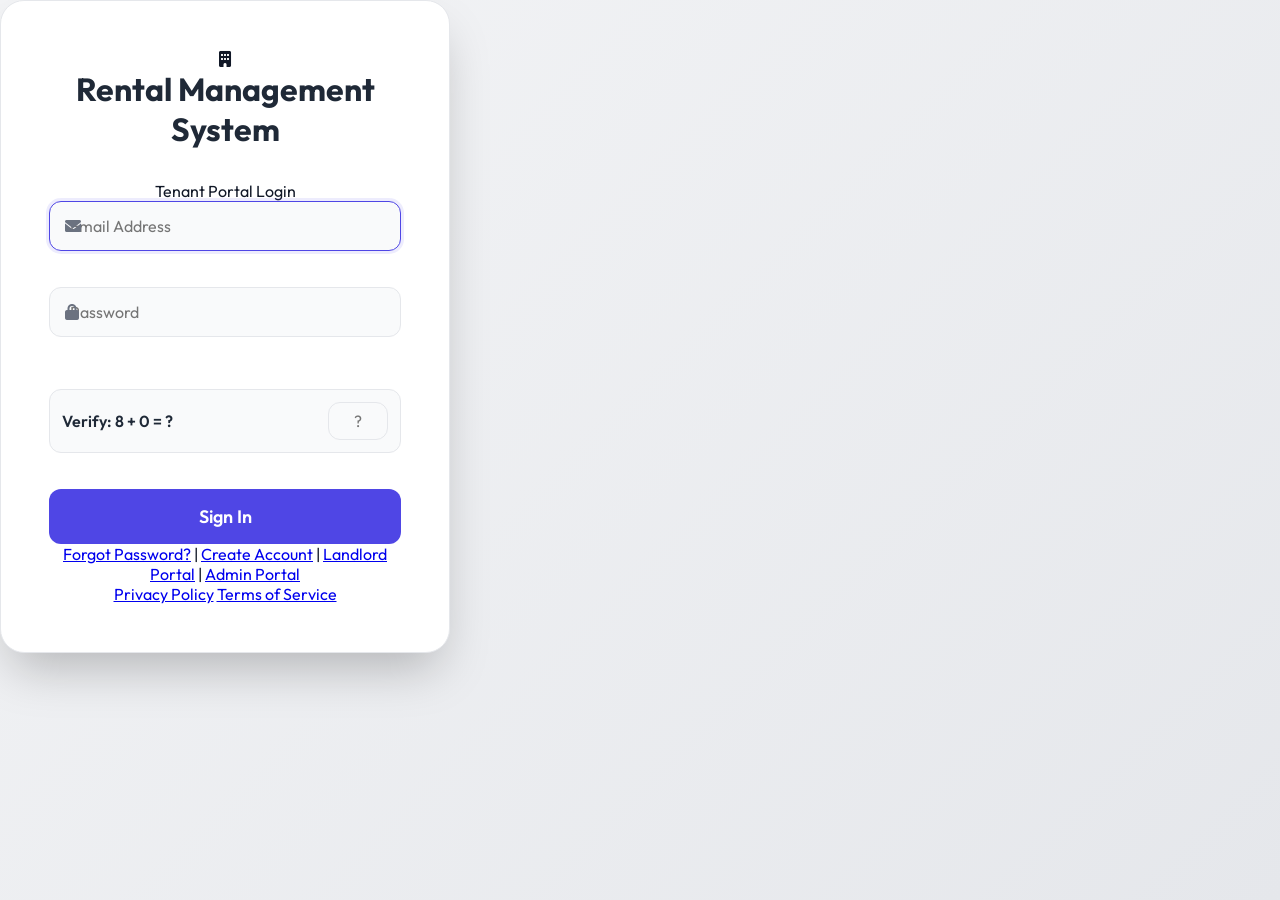
==== frontend/index.html @ 97fc5948 "Tried to debug authentication errors and recaptcha" ====
<!DOCTYPE html>
<html lang="en">

<head>
    <meta charset="UTF-8">
    <meta name="viewport" content="width=device-width, initial-scale=1.0">
    <title>RMS | Tenant Portal</title>
    <link rel="stylesheet" href="style.css">
    <link href="https://fonts.googleapis.com/css2?family=Outfit:wght@300;400;600;700&display=swap" rel="stylesheet">
    <link rel="stylesheet" href="https://cdnjs.cloudflare.com/ajax/libs/font-awesome/6.0.0/css/all.min.css">
</head>

<body oncontextmenu="return false;">
    <div id="auth-check" style="display: none;">
        <div class="app-container">
            <aside class="sidebar">
                <div class="logo">
                    <i class="fas fa-building"></i>
                    <span>RMS Tenant</span>
                </div>
                <nav>
                    <a href="#" class="active" onclick="showView('home')">
                        <i class="fas fa-home"></i> Dashboard
                    </a>
                    <a href="#" onclick="showView('property')">
                        <i class="fas fa-building"></i> My Property
                    </a>
                    <a href="#" onclick="showView('payments')">
                        <i class="fas fa-wallet"></i> Payments
                    </a>
                    <a href="#" onclick="showView('maintenance')">
                        <i class="fas fa-tools"></i> Maintenance
                    </a>
                    <a href="#" onclick="showView('notifications')">
                        <i class="fas fa-bell"></i> Notifications
                        <span id="notif-badge" class="badge" style="display:none;">0</span>
                    </a>
                    <a href="#" onclick="showView('documents')">
                        <i class="fas fa-file-alt"></i> Documents
                    </a>
                    <a href="#" onclick="showView('feedback')">
                        <i class="fas fa-comment-alt"></i> Complaints
                    </a>
                    <a href="#" onclick="showView('settings')">
                        <i class="fas fa-cog"></i> Settings
                    </a>
                </nav>
                <div class="logout-btn">
                    <button onclick="logout()" class="btn-text">
                        <i class="fas fa-sign-out-alt"></i> Logout
                    </button>
                </div>
            </aside>

            <main class="main-content">
                <header class="top-nav">
                    <div class="user-info">
                        <span id="user-display">Loading...</span>
                    </div>
                    <div class="header-actions">
                        <button onclick="refreshData()" class="icon-btn" title="Refresh">
                            <i class="fas fa-sync-alt"></i>
                        </button>
                        <div class="theme-toggle" onclick="toggleTheme()">
                            <i class="fas fa-moon"></i>
                        </div>
                    </div>
                </header>

                <div class="content-body">
                    <!-- Dashboard View -->
                    <section id="home" class="content-view active">
                        <div class="welcome-section">
                            <h2 id="welcome-message">Welcome back!</h2>
                            <p id="current-date"></p>
                        </div>
                        
                        <div class="stats-grid">
                            <div class="stat-card">
                                <div class="stat-icon">
                                    <i class="fas fa-credit-card"></i>
                                </div>
                                <div class="stat-info">
                                    <span class="stat-label">Monthly Rent</span>
                                    <h3 id="monthly-rent">Ksh --</h3>
                                </div>
                            </div>
                            <div class="stat-card">
                                <div class="stat-icon">
                                    <i class="fas fa-exclamation-triangle"></i>
                                </div>
                                <div class="stat-info">
                                    <span class="stat-label">Arrears</span>
                                    <h3 id="tenant-arrears" style="color: var(--danger);">Ksh --</h3>
                                </div>
                            </div>
                            <div class="stat-card">
                                <div class="stat-icon">
                                    <i class="fas fa-calendar-check"></i>
                                </div>
                                <div class="stat-info">
                                    <span class="stat-label">Next Payment Due</span>
                                    <h4 id="next-due">--</h4>
                                </div>
                            </div>
                            <div class="stat-card">
                                <div class="stat-icon">
                                    <i class="fas fa-tools"></i>
                                </div>
                                <div class="stat-info">
                                    <span class="stat-label">Maintenance Requests</span>
                                    <h3 id="maintenance-count">0</h3>
                                </div>
                            </div>
                        </div>

                        <div class="recent-section">
                            <h3>Recent Payments</h3>
                            <div id="recent-payments" class="recent-list"></div>
                        </div>
                    </section>

                    <!-- Property View -->
                    <section id="property" class="content-view">
                        <h2><i class="fas fa-building"></i> My Property</h2>
                        <div id="property-details" class="property-card">
                            <div class="loading">Loading property details...</div>
                        </div>
                    </section>

                    <!-- Payments View -->
                    <section id="payments" class="content-view">
                        <h2><i class="fas fa-wallet"></i> Payments</h2>
                        
                        <div class="payment-actions card">
                            <h3>Make a Payment</h3>
                            <div class="payment-methods">
                                <button class="method-btn" onclick="payViaMpesa()">
                                    <i class="fas fa-mobile-alt"></i> M-Pesa
                                </button>
                                <button class="method-btn" onclick="payViaCard()">
                                    <i class="fas fa-credit-card"></i> Card
                                </button>
                                <button class="method-btn" onclick="showQRCode()">
                                    <i class="fas fa-qrcode"></i> Scan QR
                                </button>
                            </div>
                            
                            <div class="manual-mpesa">
                                <p>Already paid? Enter M-Pesa confirmation code:</p>
                                <div class="input-group">
                                    <input type="text" id="mpesa-code" placeholder="e.g., QK82L9X1F2" maxlength="10">
                                    <button onclick="submitMpesaCode()" class="btn-primary">Verify Payment</button>
                                </div>
                            </div>
                        </div>

                        <div class="payment-history card">
                            <h3>Payment History</h3>
                            <div class="table-container">
                                <table class="data-table">
                                    <thead>
                                        <tr>
                                            <th>Date</th>
                                            <th>Amount</th>
                                            <th>Method</th>
                                            <th>Status</th>
                                            <th>Receipt</th>
                                        </tr>
                                    </thead>
                                    <tbody id="payment-history-list">
                                        <tr><td colspan="5" class="text-center">Loading...</td></tr>
                                    </tbody>
                                </table>
                            </div>
                        </div>
                    </section>

                    <!-- Maintenance View -->
                    <section id="maintenance" class="content-view">
                        <h2><i class="fas fa-tools"></i> Maintenance Requests</h2>
                        
                        <button class="btn-primary" onclick="showMaintenanceModal()">
                            <i class="fas fa-plus"></i> New Request
                        </button>

                        <div id="maintenance-list" class="maintenance-list">
                            <div class="loading">Loading maintenance requests...</div>
                        </div>
                    </section>

                    <!-- Notifications View -->
                    <section id="notifications" class="content-view">
                        <h2><i class="fas fa-bell"></i> Notifications</h2>
                        <div class="notification-filters">
                            <button class="filter-btn active" onclick="filterNotifications('all')">All</button>
                            <button class="filter-btn" onclick="filterNotifications('unread')">Unread</button>
                            <button class="filter-btn" onclick="markAllRead()">Mark All Read</button>
                        </div>
                        <div id="notification-list" class="notifications-list"></div>
                    </section>

                    <!-- Documents View -->
                    <section id="documents" class="content-view">
                        <h2><i class="fas fa-file-alt"></i> Documents</h2>
                        <div id="documents-list" class="documents-grid"></div>
                    </section>

                    <!-- Feedback View -->
                    <section id="feedback" class="content-view">
                        <h2><i class="fas fa-comment-alt"></i> Submit Complaint/Feedback</h2>
                        <form id="feedback-form" class="feedback-form card" onsubmit="submitFeedback(event)">
                            <div class="form-group">
                                <label>Subject</label>
                                <input type="text" id="fb-subject" placeholder="Brief subject" required>
                            </div>
                            <div class="form-group">
                                <label>Category</label>
                                <select id="fb-category" required>
                                    <option value="maintenance">Maintenance Issue</option>
                                    <option value="noise">Noise Complaint</option>
                                    <option value="neighbor">Neighbor Issue</option>
                                    <option value="billing">Billing Question</option>
                                    <option value="other">Other</option>
                                </select>
                            </div>
                            <div class="form-group">
                                <label>Message</label>
                                <textarea id="fb-message" rows="5" placeholder="Please describe your issue in detail..." required></textarea>
                            </div>
                            <div class="form-group">
                                <label>Urgency</label>
                                <select id="fb-urgency">
                                    <option value="low">Low</option>
                                    <option value="medium">Medium</option>
                                    <option value="high">High</option>
                                    <option value="urgent">Urgent</option>
                                </select>
                            </div>
                            <button type="submit" class="btn-primary">Submit Complaint</button>
                        </form>
                        
                        <div class="feedback-history card">
                            <h3>Your Previous Complaints</h3>
                            <div id="feedback-history-list"></div>
                        </div>
                    </section>

                    <!-- Settings View -->
                    <section id="settings" class="content-view">
                        <h2><i class="fas fa-cog"></i> Settings</h2>
                        
                        <div class="settings-card">
                            <h3>Profile Information</h3>
                            <div class="profile-section">
                                <div class="profile-avatar-container">
                                    <img id="profile-avatar" src="data:image/svg+xml,%3Csvg xmlns='http://www.w3.org/2000/svg' width='100' height='100' viewBox='0 0 100 100'%3E%3Ccircle cx='50' cy='50' r='45' fill='%234f46e5'/%3E%3Ctext x='50' y='70' font-size='40' text-anchor='middle' fill='white' font-family='Arial'%3E👤%3C/text%3E%3C/svg%3E" alt="Profile">
                                    <button onclick="document.getElementById('profile-upload').click()" class="avatar-upload-btn">
                                        <i class="fas fa-camera"></i>
                                    </button>
                                    <input type="file" id="profile-upload" accept="image/*" style="display: none;" onchange="uploadProfileImage(event)">
                                </div>
                                <div class="profile-info">
                                    <p><strong>Name:</strong> <span id="profile-name"></span></p>
                                    <p><strong>Email:</strong> <span id="profile-email"></span></p>
                                    <p><strong>Phone:</strong> <span id="profile-phone"></span></p>
                                    <button onclick="editProfile()" class="btn-secondary">Edit Profile</button>
                                </div>
                            </div>
                        </div>

                        <div class="settings-card">
                            <h3>Security</h3>
                            <button onclick="changePassword()" class="btn-secondary">
                                <i class="fas fa-key"></i> Change Password
                            </button>
                            <button onclick="enable2FA()" class="btn-secondary">
                                <i class="fas fa-shield-alt"></i> Enable Two-Factor Auth
                            </button>
                        </div>

                        <div class="settings-card">
                            <h3>Preferences</h3>
                            <div class="setting-item">
                                <label>Email Notifications</label>
                                <input type="checkbox" id="notif-email" onchange="updateNotificationPref('email', this.checked)">
                            </div>
                            <div class="setting-item">
                                <label>SMS Notifications</label>
                                <input type="checkbox" id="notif-sms" onchange="updateNotificationPref('sms', this.checked)">
                            </div>
                            <div class="setting-item">
                                <label>Payment Reminders</label>
                                <input type="checkbox" id="notif-payments" checked onchange="updateNotificationPref('payments', this.checked)">
                            </div>
                            <div class="setting-item">
                                <label>Dark Mode</label>
                                <button onclick="toggleTheme()" class="btn-secondary">
                                    <i class="fas" id="settings-theme-icon"></i> Toggle Theme
                                </button>
                            </div>
                        </div>

                        <div class="settings-card">
                            <h3>Data Management</h3>
                            <button onclick="exportMyData()" class="btn-secondary">
                                <i class="fas fa-download"></i> Export My Data
                            </button>
                            <button onclick="requestAccountDeletion()" class="btn-danger">
                                <i class="fas fa-trash"></i> Request Account Deletion
                            </button>
                        </div>
                    </section>
                </div>
            </main>
        </div>
    </div>

    <!-- Login Screen -->
    <div id="login-screen" class="auth-page">
        <div class="auth-container">
            <div class="auth-header">
                <i class="fas fa-building"></i>
                <h2>Rental Management System</h2>
                <p>Tenant Portal Login</p>
            </div>
            <form onsubmit="handleLogin(event)">
                <div class="form-group">
                    <i class="fas fa-envelope"></i>
                    <input type="email" id="login-email" placeholder="Email Address" required autocomplete="email">
                </div>
                <div class="form-group">
                    <i class="fas fa-lock"></i>
                    <input type="password" id="login-pass" placeholder="Password" required autocomplete="current-password">
                </div>
                <div class="captcha-container">
                    <span class="captcha-question" id="captcha-q">Loading...</span>
                    <input type="text" id="captcha-ans" class="captcha-input" placeholder="?" required>
                </div>
                <button type="submit" class="btn-primary btn-block">Sign In</button>
            </form>
            <div class="auth-footer">
                <a href="#" onclick="forgotPassword()">Forgot Password?</a>
                <span>|</span>
                <a href="register.html">Create Account</a>
                <span>|</span>
                <a href="http://localhost:3000/landlord-login.html" target="_blank">Landlord Portal</a>
                <span>|</span>
                <a href="http://localhost:5000/admin-login.html" target="_blank">Admin Portal</a>
            </div>
            <div class="auth-links">
                <a href="policies.html">Privacy Policy</a>
                <a href="policies.html">Terms of Service</a>
            </div>
        </div>
    </div>

    <!-- Modals -->
    <div id="maintenance-modal" class="modal" style="display:none;">
        <div class="modal-content">
            <span class="close" onclick="closeMaintenanceModal()">&times;</span>
            <h3>New Maintenance Request</h3>
            <form id="maintenance-form" onsubmit="createMaintenanceRequest(event)">
                <div class="form-group">
                    <label>Issue Type</label>
                    <select id="maint-type" required>
                        <option value="plumbing">Plumbing</option>
                        <option value="electrical">Electrical</option>
                        <option value="appliance">Appliance</option>
                        <option value="furniture">Furniture</option>
                        <option value="other">Other</option>
                    </select>
                </div>
                <div class="form-group">
                    <label>Description</label>
                    <textarea id="maint-description" rows="4" required placeholder="Please describe the issue in detail..."></textarea>
                </div>
                <div class="form-group">
                    <label>Preferred Time</label>
                    <select id="maint-time">
                        <option value="morning">Morning (8AM - 12PM)</option>
                        <option value="afternoon">Afternoon (12PM - 5PM)</option>
                        <option value="anytime">Anytime</option>
                    </select>
                </div>
                <button type="submit" class="btn-primary">Submit Request</button>
            </form>
        </div>
    </div>

    <script src="app.js"></script>
</body>

</html>
---- frontend/style.css ----
:root {
    --primary: #374151;
    --primary-dark: #1f2937;
    --secondary: #6b7280;
    --accent: #4f46e5;
    --success: #10b981;
    --danger: #ef4444;
    --bg-main: #f9fafb;
    --bg-sidebar: #ffffff;
    --bg-card: #ffffff;
    --text-main: #111827;
    --text-muted: #6b7280;
    --border: #e5e7eb;
    --shadow: 0 10px 15px -3px rgba(0, 0, 0, 0.1), 0 4px 6px -2px rgba(0, 0, 0, 0.05);
    --transition: all 0.3s cubic-bezier(0.4, 0, 0.2, 1);
}

[data-theme="dark"] {
    --bg-main: #111827;
    --bg-sidebar: #1f2937;
    --bg-card: #1f2937;
    --text-main: #f9fafb;
    --text-muted: #9ca3af;
    --border: #374151;
}

* {
    margin: 0;
    padding: 0;
    box-sizing: border-box;
    font-family: 'Outfit', sans-serif;
    transition: background-color 0.3s ease, border-color 0.3s ease;
}

body {
    background-color: var(--bg-main);
    color: var(--text-main);
}

.app-container {
    display: flex;
    min-height: 100vh;
}

/* Sidebar */
.sidebar {
    width: 250px;
    background-color: var(--bg-sidebar);
    border-right: 1px solid var(--border);
    padding: 2rem 1rem;
    display: flex;
    flex-direction: column;
}

.logo {
    font-size: 1.5rem;
    font-weight: 700;
    color: var(--primary);
    margin-bottom: 2.5rem;
    padding: 0 0.5rem;
}

nav {
    flex-grow: 1;
    display: flex;
    flex-direction: column;
    gap: 0.25rem;
}

nav a {
    text-decoration: none;
    color: var(--text-muted);
    padding: 0.75rem 1rem;
    border-radius: 0.5rem;
    display: flex;
    align-items: center;
    gap: 0.75rem;
    font-weight: 500;
    transition: var(--transition);
    cursor: pointer;
}

nav a:hover,
nav a.active {
    background-color: var(--bg-main);
    color: var(--primary);
}

.logout-btn {
    padding: 1rem 0.5rem 0;
    border-top: 1px solid var(--border);
}

/* Header */
.top-nav {
    display: flex;
    justify-content: space-between;
    align-items: center;
    padding: 1rem 2rem;
    background: var(--bg-card);
    border-bottom: 1px solid var(--border);
}

/* Content Area */
.main-content {
    flex-grow: 1;
    display: flex;
    flex-direction: column;
}

.content-body {
    padding: 2rem;
    overflow-y: auto;
}

/* View Management - CRITICAL: This ensures views are hidden by default */
.content-view {
    display: none !important;
}

.content-view.active {
    display: block !important;
}

/* Center the auth screen */
.auth-page {
    display: flex;
    justify-content: center;
    align-items: center;
    min-height: 100vh;
    background: linear-gradient(135deg, #f3f4f6 0%, #e5e7eb 100%);
}

.auth-container {
    max-width: 450px;
    width: 90%;
    background: var(--bg-card);
    padding: 3rem;
    border-radius: 1.5rem;
    border: 1px solid var(--border);
    box-shadow: 0 25px 50px -12px rgba(0, 0, 0, 0.25);
    text-align: center;
}

.auth-container h2 {
    font-size: 2rem;
    font-weight: 700;
    margin-bottom: 2rem;
    color: var(--primary-dark);
}

.auth-container form {
    display: flex;
    flex-direction: column;
    gap: 1.25rem;
}

.auth-container input[type="email"],
.auth-container input[type="password"],
.auth-container input[type="text"] {
    width: 100%;
    padding: 0.875rem 1.25rem;
    border-radius: 0.75rem;
    border: 1px solid var(--border);
    background: var(--bg-main);
    color: var(--text-main);
    font-size: 1rem;
    outline: none;
    transition: var(--transition);
}

.auth-container input:focus {
    border-color: var(--accent);
    box-shadow: 0 0 0 3px rgba(79, 70, 229, 0.1);
}

.auth-container button[type="submit"] {
    padding: 1rem;
    border-radius: 0.75rem;
    border: none;
    background: var(--accent);
    color: white;
    font-size: 1.125rem;
    font-weight: 600;
    cursor: pointer;
    transition: var(--transition);
}

.auth-container button:hover {
    background: #4338ca;
    transform: translateY(-1px);
}

/* Captcha area */
.captcha-container {
    background: #f9fafb;
    border: 1px solid var(--border);
    padding: 0.75rem;
    border-radius: 0.75rem;
    display: flex;
    align-items: center;
    justify-content: space-between;
    margin: 1rem 0;
}

.captcha-question {
    font-weight: 600;
    color: var(--primary-dark);
}

.captcha-input {
    width: 60px !important;
    padding: 0.5rem !important;
    text-align: center;
}

.stat-card {
    background: var(--bg-card);
    padding: 1.5rem;
    border-radius: 1rem;
    border: 1px solid var(--border);
    box-shadow: var(--shadow);
    transition: var(--transition);
}

.stat-card:hover {
    transform: translateY(-2px);
    box-shadow: 0 4px 6px -1px rgba(0, 0, 0, 0.1);
}

/* Settings card styling */
.settings-card {
    background: var(--bg-card);
    border: 1px solid var(--border);
    border-radius: 1rem;
    padding: 1.5rem;
    transition: var(--transition);
    margin-bottom: 1rem;
}

.settings-card:hover {
    box-shadow: var(--shadow);
}

/* Button styles */
.btn-secondary {
    background: var(--bg-main);
    border: 1px solid var(--border);
    color: var(--text-main);
    padding: 0.5rem 1rem;
    border-radius: 0.5rem;
    cursor: pointer;
    font-size: 0.9rem;
    font-weight: 500;
    transition: var(--transition);
}

.btn-secondary:hover {
    background: var(--border);
}

.btn-primary {
    background: var(--accent);
    border: none;
    color: white;
    padding: 0.75rem 1.5rem;
    border-radius: 0.5rem;
    cursor: pointer;
    font-size: 1rem;
    font-weight: 600;
    transition: var(--transition);
}

.btn-primary:hover {
    background: #4338ca;
    transform: translateY(-1px);
}

.btn-text {
    background: none;
    border: none;
    color: var(--text-muted);
    cursor: pointer;
    font-size: 1rem;
    padding: 0.5rem 1rem;
    transition: var(--transition);
    width: 100%;
    text-align: left;
}

.btn-text:hover {
    color: var(--text-main);
    background: var(--bg-main);
    border-radius: 0.5rem;
}

/* Profile image */
#profile-avatar {
    transition: transform 0.3s ease;
}

#profile-avatar:hover {
    transform: scale(1.05);
}

/* Payment section */
.payment-actions {
    background: var(--bg-card);
    padding: 1.5rem;
    border-radius: 1rem;
    border: 1px solid var(--border);
}

.manual-mpesa {
    display: flex;
    gap: 1rem;
    align-items: center;
    flex-wrap: wrap;
}

.manual-mpesa input {
    flex: 1;
    min-width: 200px;
    padding: 0.75rem;
    border: 1px solid var(--border);
    border-radius: 0.5rem;
    background: var(--bg-main);
    color: var(--text-main);
}

.manual-mpesa button {
    padding: 0.75rem 1.5rem;
    background: var(--accent);
    color: white;
    border: none;
    border-radius: 0.5rem;
    cursor: pointer;
    transition: var(--transition);
}

.manual-mpesa button:hover {
    background: #4338ca;
}

/* Form elements */
input[type="checkbox"] {
    width: 16px;
    height: 16px;
    cursor: pointer;
    accent-color: var(--accent);
    margin-right: 0.5rem;
}

label {
    cursor: pointer;
    color: var(--text-main);
    display: flex;
    align-items: center;
}

textarea {
    width: 100%;
    padding: 0.875rem 1.25rem;
    border-radius: 0.75rem;
    border: 1px solid var(--border);
    background: var(--bg-main);
    color: var(--text-main);
    font-size: 1rem;
    outline: none;
    transition: var(--transition);
    min-height: 100px;
    font-family: 'Outfit', sans-serif;
}

textarea:focus {
    border-color: var(--accent);
    box-shadow: 0 0 0 3px rgba(79, 70, 229, 0.1);
}

/* Security */
body.no-select {
    user-select: none;
}

/* Responsive */
@media (max-width: 768px) {
    .app-container {
        flex-direction: column;
    }
    
    .sidebar {
        width: 100%;
        padding: 1rem;
    }
    
    .content-body {
        padding: 1rem;
    }
    
    .manual-mpesa {
        flex-direction: column;
        align-items: stretch;
    }
}

/* Logo styling */
.logo {
    display: flex;
    align-items: center;
    gap: 0.5rem;
    font-size: 1.25rem;
}

.logo i {
    font-size: 1.5rem;
    color: var(--accent);
}

/* Header actions */
.header-actions {
    display: flex;
    gap: 1rem;
    align-items: center;
}

.icon-btn {
    background: none;
    border: none;
    color: var(--text-muted);
    cursor: pointer;
    font-size: 1.2rem;
    padding: 0.5rem;
    border-radius: 0.5rem;
    transition: var(--transition);
}

.icon-btn:hover {
    background: var(--bg-main);
    color: var(--text-main);
}

/* Stats Grid */
.stats-grid {
    display: grid;
    grid-template-columns: repeat(auto-fit, minmax(250px, 1fr));
    gap: 1.5rem;
    margin-top: 1.5rem;
}

.stat-card {
    background: var(--bg-card);
    padding: 1.5rem;
    border-radius: 1rem;
    border: 1px solid var(--border);
    display: flex;
    align-items: center;
    gap: 1rem;
    transition: var(--transition);
}

.stat-card:hover {
    transform: translateY(-2px);
    box-shadow: var(--shadow);
}

.stat-icon {
    width: 50px;
    height: 50px;
    background: var(--accent);
    border-radius: 1rem;
    display: flex;
    align-items: center;
    justify-content: center;
    color: white;
    font-size: 1.5rem;
}

.stat-info {
    flex: 1;
}

.stat-label {
    font-size: 0.85rem;
    color: var(--text-muted);
    display: block;
}

.stat-info h3, .stat-info h4 {
    margin-top: 0.25rem;
    font-size: 1.5rem;
}

/* Cards */
.card {
    background: var(--bg-card);
    border: 1px solid var(--border);
    border-radius: 1rem;
    padding: 1.5rem;
    margin-top: 1.5rem;
}

/* Form groups */
.form-group {
    margin-bottom: 1rem;
}

.form-group label {
    display: block;
    margin-bottom: 0.5rem;
    font-weight: 500;
}

.form-group input,
.form-group select,
.form-group textarea {
    width: 100%;
    padding: 0.75rem;
    border: 1px solid var(--border);
    border-radius: 0.5rem;
    background: var(--bg-main);
    color: var(--text-main);
    font-size: 1rem;
}

.form-group i {
    position: absolute;
    left: 1rem;
    top: 50%;
    transform: translateY(-50%);
    color: var(--text-muted);
}

.form-group {
    position: relative;
}

.form-group input {
    padding-left: 2.5rem;
}

/* Payment methods */
.payment-methods {
    display: flex;
    gap: 1rem;
    margin: 1rem 0;
    flex-wrap: wrap;
}

.method-btn {
    flex: 1;
    padding: 1rem;
    background: var(--bg-main);
    border: 2px solid var(--border);
    border-radius: 0.5rem;
    cursor: pointer;
    font-size: 1rem;
    font-weight: 500;
    transition: var(--transition);
}

.method-btn:hover {
    border-color: var(--accent);
    background: var(--accent);
    color: white;
}

/* Tables */
.table-container {
    overflow-x: auto;
}

.data-table {
    width: 100%;
    border-collapse: collapse;
}

.data-table th,
.data-table td {
    padding: 1rem;
    text-align: left;
    border-bottom: 1px solid var(--border);
}

.data-table th {
    font-weight: 600;
    color: var(--text-muted);
}

.data-table tr:hover {
    background: var(--bg-main);
}

/* Status badges */
.status-badge {
    display: inline-block;
    padding: 0.25rem 0.75rem;
    border-radius: 2rem;
    font-size: 0.85rem;
    font-weight: 500;
}

.status-paid {
    background: #10b98120;
    color: #10b981;
}

.status-pending {
    background: #f59e0b20;
    color: #f59e0b;
}

.status-overdue {
    background: #ef444420;
    color: #ef4444;
}

/* Notifications */
.notifications-list {
    margin-top: 1rem;
}

.notification-item {
    background: var(--bg-card);
    border: 1px solid var(--border);
    border-radius: 0.75rem;
    padding: 1rem;
    margin-bottom: 0.75rem;
    display: flex;
    justify-content: space-between;
    align-items: start;
    cursor: pointer;
    transition: var(--transition);
}

.notification-item:hover {
    transform: translateX(5px);
}

.notification-item.unread {
    border-left: 3px solid var(--accent);
    background: var(--bg-main);
}

.notification-content h4 {
    margin-bottom: 0.25rem;
}

.notification-content p {
    color: var(--text-muted);
    font-size: 0.9rem;
}

.notification-time {
    font-size: 0.75rem;
    color: var(--text-muted);
}

/* Modals */
.modal {
    position: fixed;
    top: 0;
    left: 0;
    width: 100%;
    height: 100%;
    background: rgba(0,0,0,0.5);
    display: flex;
    align-items: center;
    justify-content: center;
    z-index: 1000;
}

.modal-content {
    background: var(--bg-card);
    padding: 2rem;
    border-radius: 1rem;
    max-width: 500px;
    width: 90%;
    position: relative;
}

.close {
    position: absolute;
    top: 1rem;
    right: 1rem;
    font-size: 1.5rem;
    cursor: pointer;
    color: var(--text-muted);
}

.close:hover {
    color: var(--danger);
}

/* Profile section */
.profile-section {
    display: flex;
    gap: 2rem;
    flex-wrap: wrap;
}

.profile-avatar-container {
    position: relative;
}

.profile-avatar-container img {
    width: 120px;
    height: 120px;
    border-radius: 50%;
    object-fit: cover;
    border: 3px solid var(--accent);
}

.avatar-upload-btn {
    position: absolute;
    bottom: 0;
    right: 0;
    width: 32px;
    height: 32px;
    border-radius: 50%;
    background: var(--accent);
    border: none;
    color: white;
    cursor: pointer;
    display: flex;
    align-items: center;
    justify-content: center;
}

.profile-info {
    flex: 1;
}

.profile-info p {
    margin-bottom: 0.5rem;
}

/* Buttons */
.btn-block {
    width: 100%;
}

.btn-danger {
    background: var(--danger);
    color: white;
    border: none;
    padding: 0.5rem 1rem;
    border-radius: 0.5rem;
    cursor: pointer;
    margin-left: 0.5rem;
}

.btn-danger:hover {
    background: #dc2626;
}

/* Badge */
.badge {
    background: var(--danger);
    color: white;
    border-radius: 1rem;
    padding: 0.125rem 0.5rem;
    font-size: 0.75rem;
    margin-left: auto;
}

/* Welcome section */
.welcome-section {
    margin-bottom: 2rem;
}

.welcome-section h2 {
    font-size: 1.75rem;
    margin-bottom: 0.5rem;
}

/* Responsive */
@media (max-width: 768px) {
    .stats-grid {
        grid-template-columns: 1fr;
    }
    
    .profile-section {
        flex-direction: column;
        align-items: center;
        text-align: center;
    }
    
    .payment-methods {
        flex-direction: column;
    }
    
    .modal-content {
        width: 95%;
        padding: 1rem;
    }
}
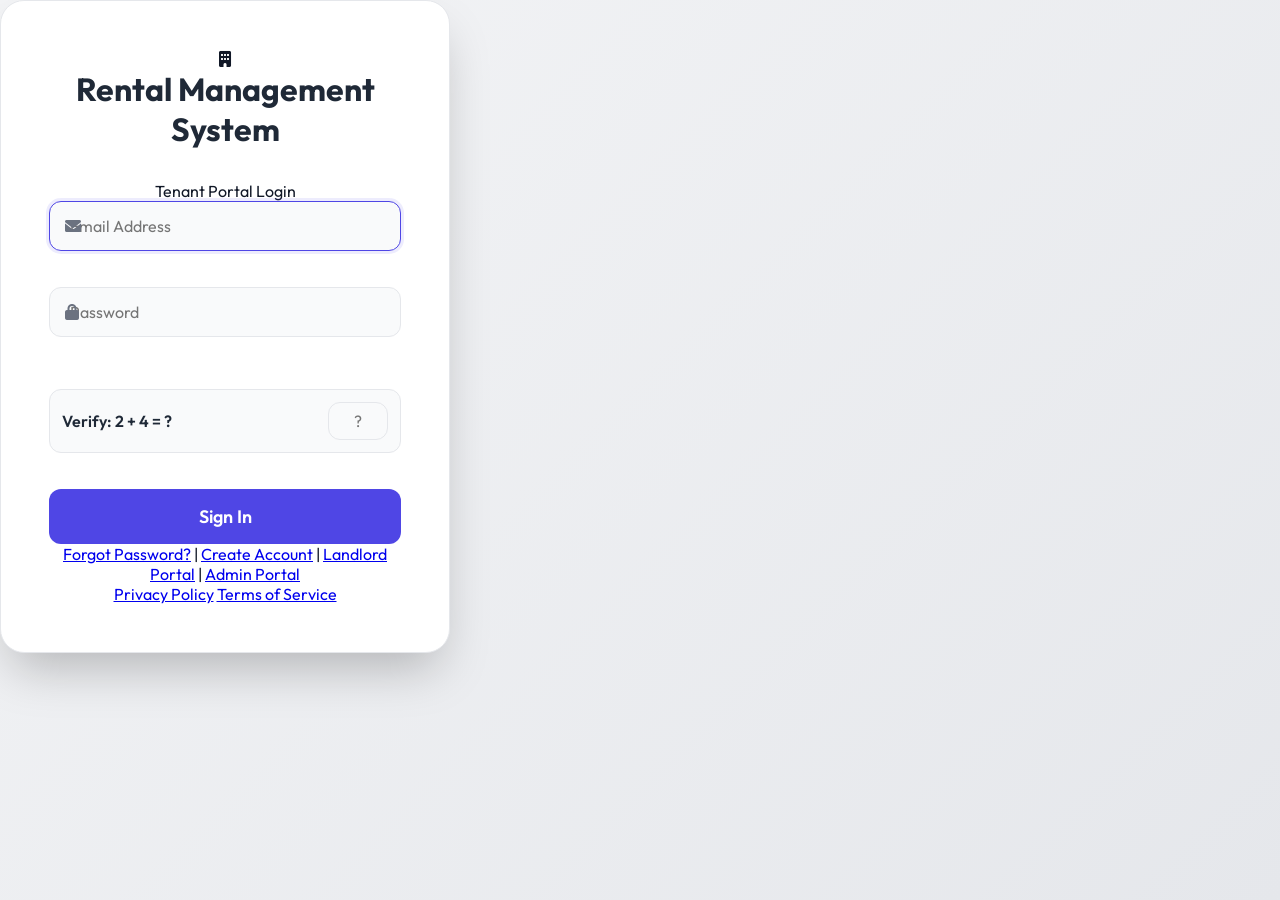
==== commit 1cb17c06: "Upadates" ====
--- a/frontend/index.html
+++ b/frontend/index.html
@@ -344,9 +344,9 @@
                 <span>|</span>
                 <a href="register.html">Create Account</a>
                 <span>|</span>
-                <a href="http://localhost:3000/landlord-login.html" target="_blank">Landlord Portal</a>
+                <a href="/landlord">Landlord Portal</a>
                 <span>|</span>
-                <a href="http://localhost:5000/admin-login.html" target="_blank">Admin Portal</a>
+                <a href="/admin">Admin Portal</a>
             </div>
             <div class="auth-links">
                 <a href="policies.html">Privacy Policy</a>
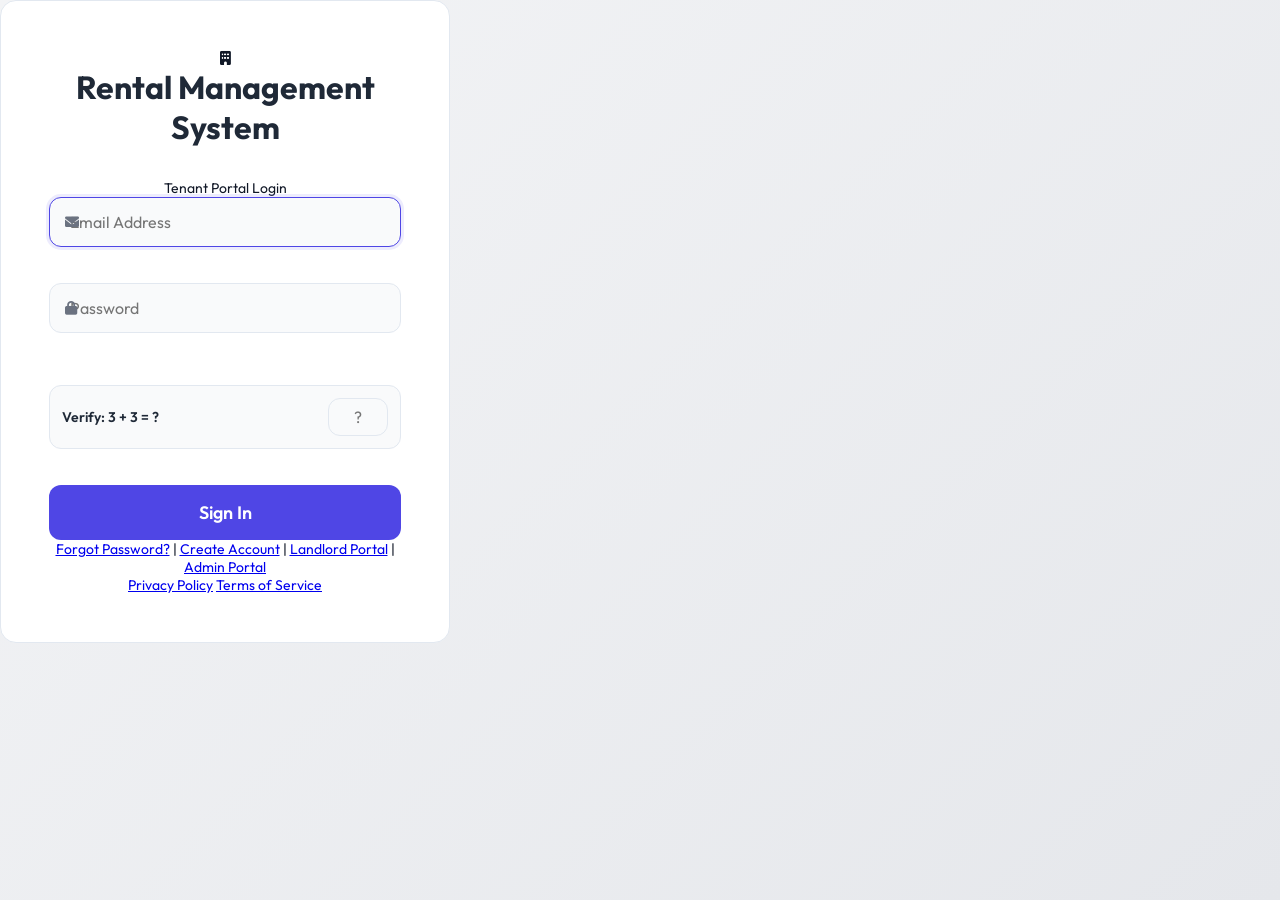
==== commit f266101e: "Restyled and updated auth" ====
--- a/frontend/index.html
+++ b/frontend/index.html
@@ -68,6 +68,37 @@
                 </header>
 
                 <div class="content-body">
+                    <!-- Room Assignment View (First time login) -->
+                    <section id="room-assignment-view" class="content-view">
+                        <div class="welcome-section">
+                            <h2>Welcome, <span class="user-first-name">Tenant</span>!</h2>
+                            <p>To get started, please select your assigned property and room.</p>
+                        </div>
+                        
+                        <div class="card" style="max-width: 600px; margin: 0 auto;">
+                            <h3>Room Assignment</h3>
+                            <p style="margin-bottom: 1.5rem; color: var(--text-muted);">Select from the available vacant units below.</p>
+                            
+                            <form id="room-assignment-form" onsubmit="handleRoomAssignment(event)">
+                                <div class="form-group">
+                                    <label>Available Units</label>
+                                    <select id="available-units-select" required>
+                                        <option value="">Loading available units...</option>
+                                    </select>
+                                </div>
+                                <div class="form-group">
+                                    <label>Move-in Date (Optional)</label>
+                                    <input type="date" id="move-in-date">
+                                </div>
+                                <div class="form-group">
+                                    <label>Additional Notes</label>
+                                    <textarea id="assignment-notes" placeholder="Any specific notes for the landlord?"></textarea>
+                                </div>
+                                <button type="submit" class="btn-primary btn-block">Confirm Room Assignment</button>
+                            </form>
+                        </div>
+                    </section>
+
                     <!-- Dashboard View -->
                     <section id="home" class="content-view active">
                         <div class="welcome-section">
--- a/frontend/style.css
+++ b/frontend/style.css
@@ -10,9 +10,9 @@
     --bg-card: #ffffff;
     --text-main: #111827;
     --text-muted: #6b7280;
-    --border: #e5e7eb;
-    --shadow: 0 10px 15px -3px rgba(0, 0, 0, 0.1), 0 4px 6px -2px rgba(0, 0, 0, 0.05);
-    --transition: all 0.3s cubic-bezier(0.4, 0, 0.2, 1);
+    --border: #e2e8f0;
+    --shadow: none; /* Flatter UI requested by user */
+    --transition: all 0.2s ease-in-out;
 }
 
 [data-theme="dark"] {
@@ -35,6 +35,7 @@
 body {
     background-color: var(--bg-main);
     color: var(--text-main);
+    font-size: 14px; /* Scaled down for tabular interface */
 }
 
 .app-container {
@@ -136,9 +137,9 @@
     width: 90%;
     background: var(--bg-card);
     padding: 3rem;
-    border-radius: 1.5rem;
-    border: 1px solid var(--border);
-    box-shadow: 0 25px 50px -12px rgba(0, 0, 0, 0.25);
+    border-radius: 1rem;
+    border: 1px solid var(--border);
+    box-shadow: none;
     text-align: center;
 }
 
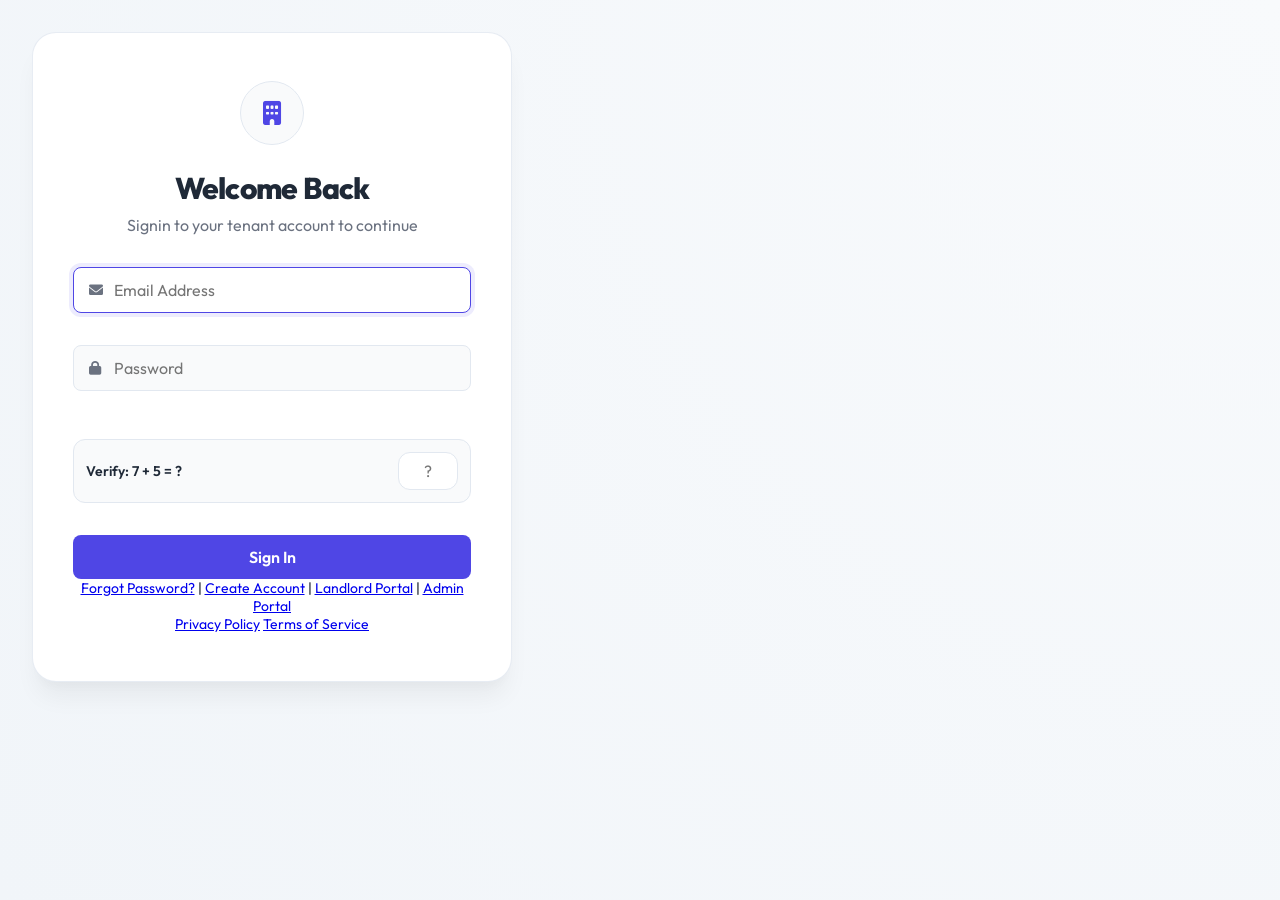
==== commit eb48bb29: "Updated account registration" ====
--- a/frontend/index.html
+++ b/frontend/index.html
@@ -351,9 +351,11 @@
     <div id="login-screen" class="auth-page">
         <div class="auth-container">
             <div class="auth-header">
-                <i class="fas fa-building"></i>
-                <h2>Rental Management System</h2>
-                <p>Tenant Portal Login</p>
+                <div class="logo-circle" style="width: 64px; height: 64px; background: var(--bg-main); border-radius: 50%; display: flex; align-items: center; justify-content: center; margin: 0 auto 1.5rem; border: 1px solid var(--border);">
+                    <i class="fas fa-building" style="font-size: 1.5rem; color: var(--accent);"></i>
+                </div>
+                <h2>Welcome Back</h2>
+                <p>Signin to your tenant account to continue</p>
             </div>
             <form onsubmit="handleLogin(event)">
                 <div class="form-group">
--- a/frontend/style.css
+++ b/frontend/style.css
@@ -123,73 +123,103 @@
     display: block !important;
 }
 
-/* Center the auth screen */
+/* Auth Redesign */
 .auth-page {
     display: flex;
     justify-content: center;
     align-items: center;
     min-height: 100vh;
-    background: linear-gradient(135deg, #f3f4f6 0%, #e5e7eb 100%);
+    background: radial-gradient(circle at top right, #f8fafc, #f1f5f9);
+    background-attachment: fixed;
+    padding: 2rem;
 }
 
 .auth-container {
-    max-width: 450px;
-    width: 90%;
-    background: var(--bg-card);
-    padding: 3rem;
-    border-radius: 1rem;
-    border: 1px solid var(--border);
-    box-shadow: none;
+    max-width: 480px;
+    width: 100%;
+    background: #ffffff;
+    padding: 3rem 2.5rem;
+    border-radius: 1.5rem;
+    border: 1px solid rgba(226, 232, 240, 0.8);
+    box-shadow: 0 20px 25px -5px rgba(0, 0, 0, 0.05), 0 10px 10px -5px rgba(0, 0, 0, 0.02);
     text-align: center;
+    position: relative;
+    overflow: hidden;
 }
 
 .auth-container h2 {
-    font-size: 2rem;
-    font-weight: 700;
+    font-size: 1.875rem;
+    font-weight: 800;
+    margin-bottom: 0.5rem;
+    color: var(--primary-dark);
+    letter-spacing: -0.025em;
+}
+
+.auth-header p {
+    color: var(--text-muted);
     margin-bottom: 2rem;
-    color: var(--primary-dark);
+    font-size: 1rem;
 }
 
 .auth-container form {
     display: flex;
     flex-direction: column;
-    gap: 1.25rem;
-}
-
-.auth-container input[type="email"],
-.auth-container input[type="password"],
-.auth-container input[type="text"] {
+    gap: 1rem;
+}
+
+.auth-container input {
     width: 100%;
     padding: 0.875rem 1.25rem;
     border-radius: 0.75rem;
-    border: 1px solid var(--border);
-    background: var(--bg-main);
+    border: 1.5px solid var(--border);
+    background: #ffffff;
     color: var(--text-main);
     font-size: 1rem;
     outline: none;
-    transition: var(--transition);
+    transition: all 0.2s cubic-bezier(0.4, 0, 0.2, 1);
 }
 
 .auth-container input:focus {
     border-color: var(--accent);
-    box-shadow: 0 0 0 3px rgba(79, 70, 229, 0.1);
-}
-
-.auth-container button[type="submit"] {
-    padding: 1rem;
-    border-radius: 0.75rem;
-    border: none;
-    background: var(--accent);
-    color: white;
-    font-size: 1.125rem;
-    font-weight: 600;
-    cursor: pointer;
-    transition: var(--transition);
-}
-
-.auth-container button:hover {
-    background: #4338ca;
-    transform: translateY(-1px);
+    box-shadow: 0 0 0 4px rgba(79, 70, 229, 0.1);
+    background: #fff;
+}
+
+/* Success Panel Styling */
+.success-panel {
+    display: none;
+    animation: slideUp 0.5s ease-out;
+}
+
+.success-icon {
+    width: 80px;
+    height: 80px;
+    background: #ecfdf5;
+    color: #10b981;
+    border-radius: 50%;
+    display: flex;
+    align-items: center;
+    justify-content: center;
+    font-size: 2.5rem;
+    margin: 0 auto 1.5rem;
+}
+
+.success-panel h3 {
+    font-size: 1.5rem;
+    font-weight: 700;
+    margin-bottom: 1rem;
+    color: var(--primary-dark);
+}
+
+.success-panel p {
+    color: var(--text-muted);
+    margin-bottom: 2rem;
+    line-height: 1.6;
+}
+
+@keyframes slideUp {
+    from { opacity: 0; transform: translateY(20px); }
+    to { opacity: 1; transform: translateY(0); }
 }
 
 /* Captcha area */
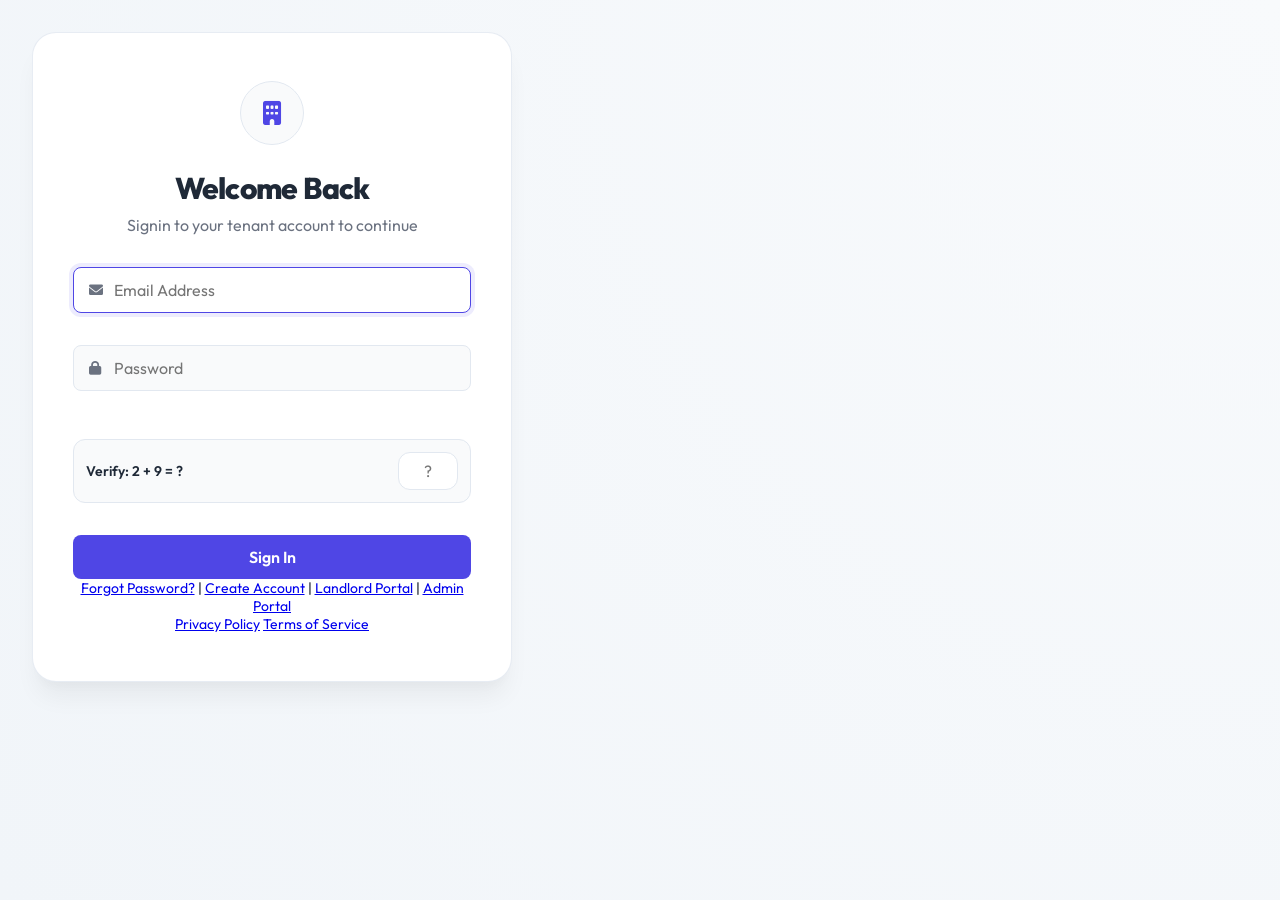
==== commit 9a578cb0: "Final fix: Auto-DB init and Cache Busting" ====
--- a/frontend/index.html
+++ b/frontend/index.html
@@ -5,7 +5,7 @@
     <meta charset="UTF-8">
     <meta name="viewport" content="width=device-width, initial-scale=1.0">
     <title>RMS | Tenant Portal</title>
-    <link rel="stylesheet" href="style.css">
+    <link rel="stylesheet" href="style.css?v=1.2">
     <link href="https://fonts.googleapis.com/css2?family=Outfit:wght@300;400;600;700&display=swap" rel="stylesheet">
     <link rel="stylesheet" href="https://cdnjs.cloudflare.com/ajax/libs/font-awesome/6.0.0/css/all.min.css">
 </head>
@@ -421,7 +421,7 @@
         </div>
     </div>
 
-    <script src="app.js"></script>
+    <script src="app.js?v=1.2"></script>
 </body>
 
 </html>
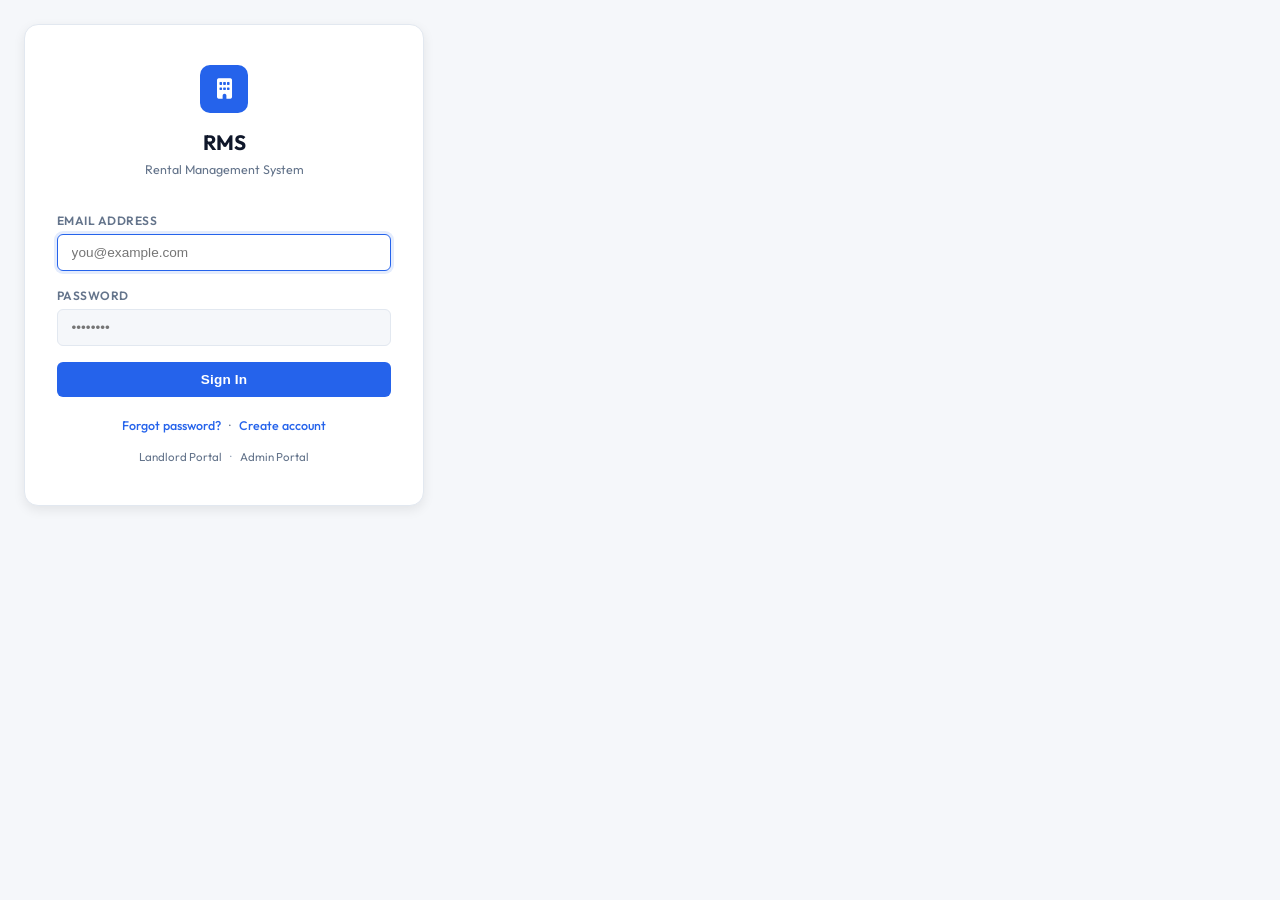
==== commit 8f706835: "R styled" ====
--- a/frontend/index.html
+++ b/frontend/index.html
@@ -5,7 +5,7 @@
     <meta charset="UTF-8">
     <meta name="viewport" content="width=device-width, initial-scale=1.0">
     <title>RMS | Tenant Portal</title>
-    <link rel="stylesheet" href="style.css?v=1.2">
+    <link rel="stylesheet" href="style.css?v=1.3">
     <link href="https://fonts.googleapis.com/css2?family=Outfit:wght@300;400;600;700&display=swap" rel="stylesheet">
     <link rel="stylesheet" href="https://cdnjs.cloudflare.com/ajax/libs/font-awesome/6.0.0/css/all.min.css">
 </head>
@@ -350,40 +350,33 @@
     <!-- Login Screen -->
     <div id="login-screen" class="auth-page">
         <div class="auth-container">
-            <div class="auth-header">
-                <div class="logo-circle" style="width: 64px; height: 64px; background: var(--bg-main); border-radius: 50%; display: flex; align-items: center; justify-content: center; margin: 0 auto 1.5rem; border: 1px solid var(--border);">
-                    <i class="fas fa-building" style="font-size: 1.5rem; color: var(--accent);"></i>
-                </div>
-                <h2>Welcome Back</h2>
-                <p>Signin to your tenant account to continue</p>
+            <div class="auth-brand">
+                <div class="auth-logo">
+                    <i class="fas fa-building"></i>
+                </div>
+                <h1>RMS</h1>
+                <p>Rental Management System</p>
             </div>
-            <form onsubmit="handleLogin(event)">
-                <div class="form-group">
-                    <i class="fas fa-envelope"></i>
-                    <input type="email" id="login-email" placeholder="Email Address" required autocomplete="email">
-                </div>
-                <div class="form-group">
-                    <i class="fas fa-lock"></i>
-                    <input type="password" id="login-pass" placeholder="Password" required autocomplete="current-password">
-                </div>
-                <div class="captcha-container">
-                    <span class="captcha-question" id="captcha-q">Loading...</span>
-                    <input type="text" id="captcha-ans" class="captcha-input" placeholder="?" required>
-                </div>
-                <button type="submit" class="btn-primary btn-block">Sign In</button>
+            <form onsubmit="handleLogin(event)" class="auth-form">
+                <div class="auth-field">
+                    <label for="login-email">Email Address</label>
+                    <input type="email" id="login-email" placeholder="you@example.com" required autocomplete="email">
+                </div>
+                <div class="auth-field">
+                    <label for="login-pass">Password</label>
+                    <input type="password" id="login-pass" placeholder="••••••••" required autocomplete="current-password">
+                </div>
+                <button type="submit" class="auth-btn">Sign In</button>
             </form>
             <div class="auth-footer">
-                <a href="#" onclick="forgotPassword()">Forgot Password?</a>
-                <span>|</span>
-                <a href="register.html">Create Account</a>
-                <span>|</span>
+                <a href="#" onclick="forgotPassword()">Forgot password?</a>
+                <span>·</span>
+                <a href="register.html">Create account</a>
+            </div>
+            <div class="auth-portals">
                 <a href="/landlord">Landlord Portal</a>
-                <span>|</span>
+                <span>·</span>
                 <a href="/admin">Admin Portal</a>
-            </div>
-            <div class="auth-links">
-                <a href="policies.html">Privacy Policy</a>
-                <a href="policies.html">Terms of Service</a>
             </div>
         </div>
     </div>
@@ -421,7 +414,21 @@
         </div>
     </div>
 
-    <script src="app.js?v=1.2"></script>
+    <script src="app.js?v=1.3"></script>
+    <script>
+        // Inline captcha init - runs immediately, does not wait for app.js cold-start.
+        document.addEventListener('DOMContentLoaded', function() {
+            var q = document.getElementById('captcha-q');
+            var input = document.getElementById('captcha-ans');
+            if (q && input) {
+                var n1 = Math.floor(Math.random() * 10);
+                var n2 = Math.floor(Math.random() * 10);
+                window.captchaAnswer = n1 + n2;
+                q.textContent = 'Verify: ' + n1 + ' + ' + n2 + ' = ?';
+                input.value = '';
+            }
+        });
+    </script>
 </body>
 
 </html>
--- a/frontend/style.css
+++ b/frontend/style.css
@@ -1,42 +1,271 @@
+/* =========================================================
+   RMS — Main Stylesheet
+   Design: Clean, professional, no glassmorphism.
+   Font: Inter (system-quality readability)
+   ========================================================= */
+
+/* --- Tokens -------------------------------------------- */
 :root {
-    --primary: #374151;
-    --primary-dark: #1f2937;
-    --secondary: #6b7280;
-    --accent: #4f46e5;
-    --success: #10b981;
-    --danger: #ef4444;
-    --bg-main: #f9fafb;
-    --bg-sidebar: #ffffff;
-    --bg-card: #ffffff;
-    --text-main: #111827;
-    --text-muted: #6b7280;
-    --border: #e2e8f0;
-    --shadow: none; /* Flatter UI requested by user */
-    --transition: all 0.2s ease-in-out;
+    --accent:       #2563eb;
+    --accent-dark:  #1d4ed8;
+    --success:      #16a34a;
+    --danger:       #dc2626;
+    --warning:      #d97706;
+
+    --bg-main:      #f5f7fa;
+    --bg-sidebar:   #ffffff;
+    --bg-card:      #ffffff;
+
+    --text-main:    #0f172a;
+    --text-muted:   #64748b;
+    --text-faint:   #94a3b8;
+
+    --border:       #e2e8f0;
+    --border-focus: #2563eb;
+
+    --radius-sm:    6px;
+    --radius-md:    10px;
+    --radius-lg:    14px;
+
+    --shadow-sm:    0 1px 3px rgba(0,0,0,.07);
+    --shadow-md:    0 4px 12px rgba(0,0,0,.08);
+
+    --transition:   all 0.18s ease;
 }
 
 [data-theme="dark"] {
-    --bg-main: #111827;
-    --bg-sidebar: #1f2937;
-    --bg-card: #1f2937;
-    --text-main: #f9fafb;
-    --text-muted: #9ca3af;
-    --border: #374151;
-}
-
-* {
+    --bg-main:      #0f172a;
+    --bg-sidebar:   #1e293b;
+    --bg-card:      #1e293b;
+    --text-main:    #f1f5f9;
+    --text-muted:   #94a3b8;
+    --text-faint:   #64748b;
+    --border:       #334155;
+}
+
+/* --- Reset ---------------------------------------------- */
+*, *::before, *::after {
     margin: 0;
     padding: 0;
     box-sizing: border-box;
-    font-family: 'Outfit', sans-serif;
-    transition: background-color 0.3s ease, border-color 0.3s ease;
 }
 
 body {
-    background-color: var(--bg-main);
-    color: var(--text-main);
-    font-size: 14px; /* Scaled down for tabular interface */
-}
+    font-family: 'Inter', 'Outfit', system-ui, sans-serif;
+    font-size: 13px;
+    line-height: 1.5;
+    background: var(--bg-main);
+    color: var(--text-main);
+    -webkit-font-smoothing: antialiased;
+    transition: background-color 0.2s, color 0.2s;
+}
+
+/* =========================================================
+   AUTH PAGES — Login & Register
+   Clean split-style, no gimmicks.
+   ========================================================= */
+
+.auth-page {
+    display: flex;
+    justify-content: center;
+    align-items: center;
+    min-height: 100vh;
+    background: var(--bg-main);
+    padding: 1.5rem;
+}
+
+.auth-container {
+    width: 100%;
+    max-width: 400px;
+    background: var(--bg-card);
+    border: 1px solid var(--border);
+    border-radius: var(--radius-lg);
+    padding: 2.5rem 2rem;
+    box-shadow: var(--shadow-md);
+}
+
+/* Brand block at top of auth */
+.auth-brand {
+    text-align: center;
+    margin-bottom: 2rem;
+}
+
+.auth-logo {
+    width: 48px;
+    height: 48px;
+    background: var(--accent);
+    border-radius: var(--radius-md);
+    display: inline-flex;
+    align-items: center;
+    justify-content: center;
+    color: #fff;
+    font-size: 1.25rem;
+    margin-bottom: 0.85rem;
+}
+
+.auth-brand h1 {
+    font-size: 1.3rem;
+    font-weight: 700;
+    color: var(--text-main);
+    letter-spacing: -0.02em;
+}
+
+.auth-brand p {
+    font-size: 0.78rem;
+    color: var(--text-muted);
+    margin-top: 0.2rem;
+}
+
+/* Form */
+.auth-form {
+    display: flex;
+    flex-direction: column;
+    gap: 1rem;
+}
+
+.auth-field {
+    display: flex;
+    flex-direction: column;
+    gap: 0.3rem;
+}
+
+.auth-field label {
+    font-size: 0.75rem;
+    font-weight: 600;
+    color: var(--text-muted);
+    text-transform: uppercase;
+    letter-spacing: 0.04em;
+    cursor: default;
+    display: block;
+}
+
+.auth-field input,
+.auth-container input[type="email"],
+.auth-container input[type="password"],
+.auth-container input[type="text"] {
+    width: 100%;
+    padding: 0.6rem 0.85rem;
+    border: 1px solid var(--border);
+    border-radius: var(--radius-sm);
+    background: var(--bg-main);
+    color: var(--text-main);
+    font-size: 0.85rem;
+    outline: none;
+    transition: border-color 0.15s, box-shadow 0.15s;
+}
+
+.auth-field input:focus,
+.auth-container input:focus {
+    border-color: var(--accent);
+    box-shadow: 0 0 0 3px rgba(37, 99, 235, 0.12);
+    background: var(--bg-card);
+}
+
+/* Submit button */
+.auth-btn {
+    width: 100%;
+    padding: 0.65rem 1rem;
+    background: var(--accent);
+    color: #fff;
+    border: none;
+    border-radius: var(--radius-sm);
+    font-size: 0.85rem;
+    font-weight: 600;
+    cursor: pointer;
+    transition: background 0.15s, transform 0.1s;
+    letter-spacing: 0.01em;
+}
+
+.auth-btn:hover {
+    background: var(--accent-dark);
+    transform: translateY(-1px);
+}
+
+.auth-btn:active {
+    transform: translateY(0);
+}
+
+/* Footer links below form */
+.auth-footer {
+    margin-top: 1.25rem;
+    text-align: center;
+    font-size: 0.78rem;
+    color: var(--text-muted);
+    display: flex;
+    justify-content: center;
+    align-items: center;
+    gap: 0.5rem;
+    flex-wrap: wrap;
+}
+
+.auth-footer a {
+    color: var(--accent);
+    text-decoration: none;
+    font-weight: 500;
+}
+
+.auth-footer a:hover { text-decoration: underline; }
+
+.auth-portals {
+    margin-top: 0.75rem;
+    text-align: center;
+    font-size: 0.72rem;
+    color: var(--text-faint);
+    display: flex;
+    justify-content: center;
+    align-items: center;
+    gap: 0.5rem;
+}
+
+.auth-portals a {
+    color: var(--text-muted);
+    text-decoration: none;
+}
+
+.auth-portals a:hover { color: var(--accent); }
+
+/* Success Panel */
+.success-panel {
+    display: none;
+    text-align: center;
+    animation: fadeUp 0.35s ease-out;
+}
+
+.success-icon {
+    width: 60px;
+    height: 60px;
+    background: #dcfce7;
+    color: var(--success);
+    border-radius: 50%;
+    display: inline-flex;
+    align-items: center;
+    justify-content: center;
+    font-size: 1.5rem;
+    margin-bottom: 1rem;
+}
+
+.success-panel h3 {
+    font-size: 1.1rem;
+    font-weight: 700;
+    margin-bottom: 0.5rem;
+    color: var(--text-main);
+}
+
+.success-panel p {
+    font-size: 0.82rem;
+    color: var(--text-muted);
+    margin-bottom: 1.5rem;
+    line-height: 1.6;
+}
+
+@keyframes fadeUp {
+    from { opacity: 0; transform: translateY(12px); }
+    to   { opacity: 1; transform: translateY(0); }
+}
+
+/* =========================================================
+   DASHBOARD LAYOUT
+   ========================================================= */
 
 .app-container {
     display: flex;
@@ -45,783 +274,604 @@
 
 /* Sidebar */
 .sidebar {
-    width: 250px;
-    background-color: var(--bg-sidebar);
+    width: 220px;
+    flex-shrink: 0;
+    background: var(--bg-sidebar);
     border-right: 1px solid var(--border);
-    padding: 2rem 1rem;
+    padding: 1.5rem 0.75rem;
     display: flex;
     flex-direction: column;
+    position: sticky;
+    top: 0;
+    height: 100vh;
+    overflow-y: auto;
 }
 
 .logo {
-    font-size: 1.5rem;
+    display: flex;
+    align-items: center;
+    gap: 0.5rem;
+    font-size: 1rem;
     font-weight: 700;
-    color: var(--primary);
-    margin-bottom: 2.5rem;
+    color: var(--text-main);
     padding: 0 0.5rem;
-}
+    margin-bottom: 1.75rem;
+}
+
+.logo i { color: var(--accent); font-size: 1.1rem; }
 
 nav {
     flex-grow: 1;
     display: flex;
     flex-direction: column;
-    gap: 0.25rem;
+    gap: 0.15rem;
 }
 
 nav a {
     text-decoration: none;
     color: var(--text-muted);
-    padding: 0.75rem 1rem;
-    border-radius: 0.5rem;
-    display: flex;
-    align-items: center;
-    gap: 0.75rem;
+    padding: 0.55rem 0.75rem;
+    border-radius: var(--radius-sm);
+    display: flex;
+    align-items: center;
+    gap: 0.6rem;
+    font-size: 0.82rem;
     font-weight: 500;
     transition: var(--transition);
     cursor: pointer;
 }
 
-nav a:hover,
+nav a i { width: 16px; text-align: center; font-size: 0.85rem; }
+
+nav a:hover { background: var(--bg-main); color: var(--text-main); }
+
 nav a.active {
-    background-color: var(--bg-main);
-    color: var(--primary);
-}
+    background: #eff6ff;
+    color: var(--accent);
+    font-weight: 600;
+}
+
+[data-theme="dark"] nav a.active { background: #1e3a5f; }
 
 .logout-btn {
-    padding: 1rem 0.5rem 0;
+    padding: 0.75rem 0 0;
     border-top: 1px solid var(--border);
-}
-
-/* Header */
+    margin-top: 0.5rem;
+}
+
+/* Top Nav / Header */
+.main-content {
+    flex-grow: 1;
+    display: flex;
+    flex-direction: column;
+    min-width: 0;
+}
+
 .top-nav {
     display: flex;
     justify-content: space-between;
     align-items: center;
-    padding: 1rem 2rem;
+    padding: 0.75rem 1.5rem;
     background: var(--bg-card);
     border-bottom: 1px solid var(--border);
-}
-
-/* Content Area */
-.main-content {
+    position: sticky;
+    top: 0;
+    z-index: 10;
+}
+
+.top-nav h3 {
+    font-size: 0.9rem;
+    font-weight: 600;
+    color: var(--text-main);
+}
+
+.content-body {
+    padding: 1.5rem;
     flex-grow: 1;
-    display: flex;
-    flex-direction: column;
-}
-
-.content-body {
-    padding: 2rem;
     overflow-y: auto;
 }
 
-/* View Management - CRITICAL: This ensures views are hidden by default */
-.content-view {
-    display: none !important;
-}
-
-.content-view.active {
-    display: block !important;
-}
-
-/* Auth Redesign */
-.auth-page {
-    display: flex;
-    justify-content: center;
-    align-items: center;
-    min-height: 100vh;
-    background: radial-gradient(circle at top right, #f8fafc, #f1f5f9);
-    background-attachment: fixed;
-    padding: 2rem;
-}
-
-.auth-container {
-    max-width: 480px;
-    width: 100%;
-    background: #ffffff;
-    padding: 3rem 2.5rem;
-    border-radius: 1.5rem;
-    border: 1px solid rgba(226, 232, 240, 0.8);
-    box-shadow: 0 20px 25px -5px rgba(0, 0, 0, 0.05), 0 10px 10px -5px rgba(0, 0, 0, 0.02);
-    text-align: center;
-    position: relative;
-    overflow: hidden;
-}
-
-.auth-container h2 {
-    font-size: 1.875rem;
-    font-weight: 800;
-    margin-bottom: 0.5rem;
-    color: var(--primary-dark);
-    letter-spacing: -0.025em;
-}
-
-.auth-header p {
-    color: var(--text-muted);
-    margin-bottom: 2rem;
-    font-size: 1rem;
-}
-
-.auth-container form {
-    display: flex;
-    flex-direction: column;
+/* View Management */
+.content-view { display: none !important; }
+.content-view.active { display: block !important; }
+
+/* Section headers */
+.welcome-section { margin-bottom: 1.25rem; }
+.welcome-section h2 { font-size: 1.1rem; font-weight: 700; margin-bottom: 0.2rem; }
+.welcome-section p { font-size: 0.8rem; color: var(--text-muted); }
+
+/* =========================================================
+   STATS / CARDS
+   ========================================================= */
+
+.stats-grid {
+    display: grid;
+    grid-template-columns: repeat(auto-fit, minmax(200px, 1fr));
     gap: 1rem;
-}
-
-.auth-container input {
-    width: 100%;
-    padding: 0.875rem 1.25rem;
-    border-radius: 0.75rem;
-    border: 1.5px solid var(--border);
-    background: #ffffff;
-    color: var(--text-main);
-    font-size: 1rem;
-    outline: none;
-    transition: all 0.2s cubic-bezier(0.4, 0, 0.2, 1);
-}
-
-.auth-container input:focus {
-    border-color: var(--accent);
-    box-shadow: 0 0 0 4px rgba(79, 70, 229, 0.1);
-    background: #fff;
-}
-
-/* Success Panel Styling */
-.success-panel {
-    display: none;
-    animation: slideUp 0.5s ease-out;
-}
-
-.success-icon {
-    width: 80px;
-    height: 80px;
-    background: #ecfdf5;
-    color: #10b981;
-    border-radius: 50%;
-    display: flex;
-    align-items: center;
-    justify-content: center;
-    font-size: 2.5rem;
-    margin: 0 auto 1.5rem;
-}
-
-.success-panel h3 {
-    font-size: 1.5rem;
-    font-weight: 700;
-    margin-bottom: 1rem;
-    color: var(--primary-dark);
-}
-
-.success-panel p {
-    color: var(--text-muted);
-    margin-bottom: 2rem;
-    line-height: 1.6;
-}
-
-@keyframes slideUp {
-    from { opacity: 0; transform: translateY(20px); }
-    to { opacity: 1; transform: translateY(0); }
-}
-
-/* Captcha area */
-.captcha-container {
-    background: #f9fafb;
-    border: 1px solid var(--border);
-    padding: 0.75rem;
-    border-radius: 0.75rem;
-    display: flex;
-    align-items: center;
-    justify-content: space-between;
-    margin: 1rem 0;
-}
-
-.captcha-question {
-    font-weight: 600;
-    color: var(--primary-dark);
-}
-
-.captcha-input {
-    width: 60px !important;
-    padding: 0.5rem !important;
-    text-align: center;
+    margin-bottom: 1.25rem;
 }
 
 .stat-card {
     background: var(--bg-card);
-    padding: 1.5rem;
-    border-radius: 1rem;
-    border: 1px solid var(--border);
-    box-shadow: var(--shadow);
+    padding: 1.1rem 1.25rem;
+    border-radius: var(--radius-md);
+    border: 1px solid var(--border);
+    display: flex;
+    align-items: center;
+    gap: 0.85rem;
     transition: var(--transition);
 }
 
 .stat-card:hover {
-    transform: translateY(-2px);
-    box-shadow: 0 4px 6px -1px rgba(0, 0, 0, 0.1);
-}
-
-/* Settings card styling */
+    box-shadow: var(--shadow-sm);
+    border-color: #cbd5e1;
+}
+
+.stat-icon {
+    width: 40px;
+    height: 40px;
+    background: #eff6ff;
+    border-radius: var(--radius-sm);
+    display: flex;
+    align-items: center;
+    justify-content: center;
+    color: var(--accent);
+    font-size: 1rem;
+    flex-shrink: 0;
+}
+
+.stat-info { flex: 1; min-width: 0; }
+
+.stat-label {
+    font-size: 0.72rem;
+    color: var(--text-muted);
+    font-weight: 500;
+    text-transform: uppercase;
+    letter-spacing: 0.04em;
+    display: block;
+    margin-bottom: 0.2rem;
+}
+
+.stat-info h3, .stat-info h4 {
+    font-size: 1.25rem;
+    font-weight: 700;
+    color: var(--text-main);
+    line-height: 1;
+}
+
+.card {
+    background: var(--bg-card);
+    border: 1px solid var(--border);
+    border-radius: var(--radius-md);
+    padding: 1.25rem;
+    margin-bottom: 1rem;
+}
+
 .settings-card {
     background: var(--bg-card);
     border: 1px solid var(--border);
-    border-radius: 1rem;
-    padding: 1.5rem;
-    transition: var(--transition);
-    margin-bottom: 1rem;
-}
-
-.settings-card:hover {
-    box-shadow: var(--shadow);
-}
-
-/* Button styles */
-.btn-secondary {
+    border-radius: var(--radius-md);
+    padding: 1.25rem;
+    margin-bottom: 0.75rem;
+}
+
+/* =========================================================
+   TABLES
+   ========================================================= */
+
+.table-container { overflow-x: auto; }
+
+.data-table {
+    width: 100%;
+    border-collapse: collapse;
+    font-size: 0.8rem;
+}
+
+.data-table th,
+.data-table td {
+    padding: 0.6rem 0.85rem;
+    text-align: left;
+    border-bottom: 1px solid var(--border);
+}
+
+.data-table th {
+    font-size: 0.7rem;
+    font-weight: 600;
+    color: var(--text-muted);
+    text-transform: uppercase;
+    letter-spacing: 0.05em;
     background: var(--bg-main);
-    border: 1px solid var(--border);
-    color: var(--text-main);
-    padding: 0.5rem 1rem;
-    border-radius: 0.5rem;
-    cursor: pointer;
-    font-size: 0.9rem;
-    font-weight: 500;
-    transition: var(--transition);
-}
-
-.btn-secondary:hover {
-    background: var(--border);
-}
+}
+
+.data-table tr:hover td { background: var(--bg-main); }
+
+/* =========================================================
+   BUTTONS
+   ========================================================= */
 
 .btn-primary {
     background: var(--accent);
     border: none;
-    color: white;
-    padding: 0.75rem 1.5rem;
-    border-radius: 0.5rem;
-    cursor: pointer;
-    font-size: 1rem;
+    color: #fff;
+    padding: 0.5rem 1rem;
+    border-radius: var(--radius-sm);
+    cursor: pointer;
+    font-size: 0.8rem;
     font-weight: 600;
     transition: var(--transition);
 }
 
-.btn-primary:hover {
-    background: #4338ca;
-    transform: translateY(-1px);
-}
+.btn-primary:hover { background: var(--accent-dark); }
+
+.btn-secondary {
+    background: var(--bg-main);
+    border: 1px solid var(--border);
+    color: var(--text-main);
+    padding: 0.5rem 1rem;
+    border-radius: var(--radius-sm);
+    cursor: pointer;
+    font-size: 0.8rem;
+    font-weight: 500;
+    transition: var(--transition);
+}
+
+.btn-secondary:hover { border-color: var(--accent); color: var(--accent); }
+
+.btn-danger {
+    background: var(--danger);
+    color: #fff;
+    border: none;
+    padding: 0.5rem 1rem;
+    border-radius: var(--radius-sm);
+    cursor: pointer;
+    font-size: 0.8rem;
+}
+
+.btn-danger:hover { background: #b91c1c; }
 
 .btn-text {
     background: none;
     border: none;
     color: var(--text-muted);
     cursor: pointer;
-    font-size: 1rem;
-    padding: 0.5rem 1rem;
+    font-size: 0.8rem;
+    padding: 0.4rem 0.75rem;
     transition: var(--transition);
     width: 100%;
     text-align: left;
-}
-
-.btn-text:hover {
-    color: var(--text-main);
-    background: var(--bg-main);
-    border-radius: 0.5rem;
-}
-
-/* Profile image */
-#profile-avatar {
-    transition: transform 0.3s ease;
-}
-
-#profile-avatar:hover {
-    transform: scale(1.05);
-}
-
-/* Payment section */
-.payment-actions {
-    background: var(--bg-card);
-    padding: 1.5rem;
-    border-radius: 1rem;
-    border: 1px solid var(--border);
-}
-
-.manual-mpesa {
-    display: flex;
-    gap: 1rem;
-    align-items: center;
-    flex-wrap: wrap;
-}
-
-.manual-mpesa input {
-    flex: 1;
-    min-width: 200px;
-    padding: 0.75rem;
-    border: 1px solid var(--border);
-    border-radius: 0.5rem;
-    background: var(--bg-main);
-    color: var(--text-main);
-}
-
-.manual-mpesa button {
-    padding: 0.75rem 1.5rem;
-    background: var(--accent);
-    color: white;
-    border: none;
-    border-radius: 0.5rem;
-    cursor: pointer;
-    transition: var(--transition);
-}
-
-.manual-mpesa button:hover {
-    background: #4338ca;
-}
-
-/* Form elements */
-input[type="checkbox"] {
-    width: 16px;
-    height: 16px;
-    cursor: pointer;
-    accent-color: var(--accent);
-    margin-right: 0.5rem;
-}
-
-label {
-    cursor: pointer;
-    color: var(--text-main);
-    display: flex;
-    align-items: center;
-}
-
-textarea {
-    width: 100%;
-    padding: 0.875rem 1.25rem;
-    border-radius: 0.75rem;
-    border: 1px solid var(--border);
-    background: var(--bg-main);
-    color: var(--text-main);
-    font-size: 1rem;
-    outline: none;
-    transition: var(--transition);
-    min-height: 100px;
-    font-family: 'Outfit', sans-serif;
-}
-
-textarea:focus {
-    border-color: var(--accent);
-    box-shadow: 0 0 0 3px rgba(79, 70, 229, 0.1);
-}
-
-/* Security */
-body.no-select {
-    user-select: none;
-}
-
-/* Responsive */
-@media (max-width: 768px) {
-    .app-container {
-        flex-direction: column;
-    }
-    
-    .sidebar {
-        width: 100%;
-        padding: 1rem;
-    }
-    
-    .content-body {
-        padding: 1rem;
-    }
-    
-    .manual-mpesa {
-        flex-direction: column;
-        align-items: stretch;
-    }
-}
-
-/* Logo styling */
-.logo {
-    display: flex;
-    align-items: center;
-    gap: 0.5rem;
-    font-size: 1.25rem;
-}
-
-.logo i {
-    font-size: 1.5rem;
-    color: var(--accent);
-}
-
-/* Header actions */
-.header-actions {
-    display: flex;
-    gap: 1rem;
-    align-items: center;
-}
+    border-radius: var(--radius-sm);
+}
+
+.btn-text:hover { color: var(--text-main); background: var(--bg-main); }
+
+.btn-block { width: 100%; }
 
 .icon-btn {
     background: none;
     border: none;
     color: var(--text-muted);
     cursor: pointer;
-    font-size: 1.2rem;
-    padding: 0.5rem;
-    border-radius: 0.5rem;
+    font-size: 1rem;
+    padding: 0.4rem;
+    border-radius: var(--radius-sm);
     transition: var(--transition);
 }
 
-.icon-btn:hover {
-    background: var(--bg-main);
-    color: var(--text-main);
-}
-
-/* Stats Grid */
-.stats-grid {
-    display: grid;
-    grid-template-columns: repeat(auto-fit, minmax(250px, 1fr));
-    gap: 1.5rem;
-    margin-top: 1.5rem;
-}
-
-.stat-card {
-    background: var(--bg-card);
-    padding: 1.5rem;
-    border-radius: 1rem;
-    border: 1px solid var(--border);
-    display: flex;
-    align-items: center;
-    gap: 1rem;
-    transition: var(--transition);
-}
-
-.stat-card:hover {
-    transform: translateY(-2px);
-    box-shadow: var(--shadow);
-}
-
-.stat-icon {
-    width: 50px;
-    height: 50px;
-    background: var(--accent);
-    border-radius: 1rem;
-    display: flex;
-    align-items: center;
-    justify-content: center;
-    color: white;
-    font-size: 1.5rem;
-}
-
-.stat-info {
-    flex: 1;
-}
-
-.stat-label {
-    font-size: 0.85rem;
-    color: var(--text-muted);
-    display: block;
-}
-
-.stat-info h3, .stat-info h4 {
-    margin-top: 0.25rem;
-    font-size: 1.5rem;
-}
-
-/* Cards */
-.card {
-    background: var(--bg-card);
-    border: 1px solid var(--border);
-    border-radius: 1rem;
-    padding: 1.5rem;
-    margin-top: 1.5rem;
-}
-
-/* Form groups */
+.icon-btn:hover { background: var(--bg-main); color: var(--text-main); }
+
+/* =========================================================
+   FORM ELEMENTS
+   ========================================================= */
+
 .form-group {
-    margin-bottom: 1rem;
+    margin-bottom: 0.85rem;
+    position: relative;
 }
 
 .form-group label {
     display: block;
-    margin-bottom: 0.5rem;
-    font-weight: 500;
+    margin-bottom: 0.35rem;
+    font-size: 0.78rem;
+    font-weight: 600;
+    color: var(--text-muted);
+    cursor: default;
 }
 
 .form-group input,
 .form-group select,
 .form-group textarea {
     width: 100%;
-    padding: 0.75rem;
-    border: 1px solid var(--border);
-    border-radius: 0.5rem;
+    padding: 0.55rem 0.75rem;
+    border: 1px solid var(--border);
+    border-radius: var(--radius-sm);
     background: var(--bg-main);
     color: var(--text-main);
-    font-size: 1rem;
+    font-size: 0.82rem;
+    outline: none;
+    transition: border-color 0.15s;
+}
+
+.form-group input:focus,
+.form-group select:focus,
+.form-group textarea:focus {
+    border-color: var(--accent);
+    box-shadow: 0 0 0 3px rgba(37,99,235,0.1);
 }
 
 .form-group i {
     position: absolute;
-    left: 1rem;
+    left: 0.75rem;
     top: 50%;
     transform: translateY(-50%);
-    color: var(--text-muted);
-}
-
-.form-group {
+    color: var(--text-faint);
+    font-size: 0.8rem;
+    pointer-events: none;
+}
+
+textarea {
+    width: 100%;
+    padding: 0.6rem 0.85rem;
+    border: 1px solid var(--border);
+    border-radius: var(--radius-sm);
+    background: var(--bg-main);
+    color: var(--text-main);
+    font-size: 0.82rem;
+    outline: none;
+    min-height: 90px;
+    font-family: inherit;
+    transition: border-color 0.15s;
+    resize: vertical;
+}
+
+textarea:focus { border-color: var(--accent); }
+
+input[type="checkbox"] {
+    width: 14px;
+    height: 14px;
+    cursor: pointer;
+    accent-color: var(--accent);
+}
+
+label { cursor: pointer; color: var(--text-main); display: flex; align-items: center; }
+
+/* =========================================================
+   STATUS BADGES
+   ========================================================= */
+
+.status-badge {
+    display: inline-block;
+    padding: 0.2rem 0.6rem;
+    border-radius: 20px;
+    font-size: 0.7rem;
+    font-weight: 600;
+    letter-spacing: 0.02em;
+}
+
+.status-paid   { background: #dcfce7; color: var(--success); }
+.status-pending { background: #fef3c7; color: var(--warning); }
+.status-overdue { background: #fee2e2; color: var(--danger); }
+
+/* =========================================================
+   NOTIFICATIONS
+   ========================================================= */
+
+.notifications-list { margin-top: 0.85rem; }
+
+.notification-item {
+    background: var(--bg-card);
+    border: 1px solid var(--border);
+    border-radius: var(--radius-sm);
+    padding: 0.75rem 1rem;
+    margin-bottom: 0.5rem;
+    display: flex;
+    justify-content: space-between;
+    align-items: flex-start;
+    cursor: pointer;
+    transition: var(--transition);
+}
+
+.notification-item:hover { background: var(--bg-main); }
+.notification-item.unread { border-left: 3px solid var(--accent); }
+
+.notification-content h4 { font-size: 0.82rem; margin-bottom: 0.15rem; }
+
+.notification-content p { color: var(--text-muted); font-size: 0.76rem; }
+
+.notification-time { font-size: 0.68rem; color: var(--text-faint); white-space: nowrap; }
+
+/* =========================================================
+   MODALS
+   ========================================================= */
+
+.modal {
+    position: fixed;
+    inset: 0;
+    background: rgba(0,0,0,0.4);
+    display: flex;
+    align-items: center;
+    justify-content: center;
+    z-index: 1000;
+    padding: 1rem;
+}
+
+.modal-content {
+    background: var(--bg-card);
+    padding: 1.5rem;
+    border-radius: var(--radius-md);
+    max-width: 480px;
+    width: 100%;
     position: relative;
-}
-
-.form-group input {
-    padding-left: 2.5rem;
-}
-
-/* Payment methods */
+    box-shadow: var(--shadow-md);
+}
+
+.modal-content h3 { font-size: 0.95rem; font-weight: 700; margin-bottom: 1rem; }
+
+.close {
+    position: absolute;
+    top: 0.85rem;
+    right: 1rem;
+    font-size: 1.25rem;
+    cursor: pointer;
+    color: var(--text-muted);
+    line-height: 1;
+}
+
+.close:hover { color: var(--danger); }
+
+/* =========================================================
+   PAYMENT
+   ========================================================= */
+
+.payment-actions {
+    background: var(--bg-card);
+    padding: 1.25rem;
+    border-radius: var(--radius-md);
+    border: 1px solid var(--border);
+}
+
 .payment-methods {
     display: flex;
-    gap: 1rem;
-    margin: 1rem 0;
+    gap: 0.75rem;
+    margin: 0.75rem 0;
     flex-wrap: wrap;
 }
 
 .method-btn {
     flex: 1;
-    padding: 1rem;
+    padding: 0.7rem;
     background: var(--bg-main);
-    border: 2px solid var(--border);
-    border-radius: 0.5rem;
-    cursor: pointer;
-    font-size: 1rem;
+    border: 1.5px solid var(--border);
+    border-radius: var(--radius-sm);
+    cursor: pointer;
+    font-size: 0.8rem;
     font-weight: 500;
     transition: var(--transition);
 }
 
-.method-btn:hover {
+.method-btn:hover, .method-btn.selected {
     border-color: var(--accent);
+    color: var(--accent);
+}
+
+.manual-mpesa {
+    display: flex;
+    gap: 0.75rem;
+    align-items: center;
+    flex-wrap: wrap;
+}
+
+.manual-mpesa input {
+    flex: 1;
+    min-width: 180px;
+    padding: 0.55rem 0.75rem;
+    border: 1px solid var(--border);
+    border-radius: var(--radius-sm);
+    background: var(--bg-main);
+    color: var(--text-main);
+    font-size: 0.82rem;
+    outline: none;
+}
+
+.manual-mpesa button {
+    padding: 0.55rem 1rem;
     background: var(--accent);
-    color: white;
-}
-
-/* Tables */
-.table-container {
-    overflow-x: auto;
-}
-
-.data-table {
-    width: 100%;
-    border-collapse: collapse;
-}
-
-.data-table th,
-.data-table td {
-    padding: 1rem;
-    text-align: left;
-    border-bottom: 1px solid var(--border);
-}
-
-.data-table th {
+    color: #fff;
+    border: none;
+    border-radius: var(--radius-sm);
+    cursor: pointer;
+    font-size: 0.8rem;
     font-weight: 600;
-    color: var(--text-muted);
-}
-
-.data-table tr:hover {
-    background: var(--bg-main);
-}
-
-/* Status badges */
-.status-badge {
-    display: inline-block;
-    padding: 0.25rem 0.75rem;
-    border-radius: 2rem;
-    font-size: 0.85rem;
-    font-weight: 500;
-}
-
-.status-paid {
-    background: #10b98120;
-    color: #10b981;
-}
-
-.status-pending {
-    background: #f59e0b20;
-    color: #f59e0b;
-}
-
-.status-overdue {
-    background: #ef444420;
-    color: #ef4444;
-}
-
-/* Notifications */
-.notifications-list {
-    margin-top: 1rem;
-}
-
-.notification-item {
-    background: var(--bg-card);
-    border: 1px solid var(--border);
-    border-radius: 0.75rem;
-    padding: 1rem;
-    margin-bottom: 0.75rem;
-    display: flex;
-    justify-content: space-between;
-    align-items: start;
-    cursor: pointer;
     transition: var(--transition);
 }
 
-.notification-item:hover {
-    transform: translateX(5px);
-}
-
-.notification-item.unread {
-    border-left: 3px solid var(--accent);
-    background: var(--bg-main);
-}
-
-.notification-content h4 {
-    margin-bottom: 0.25rem;
-}
-
-.notification-content p {
-    color: var(--text-muted);
-    font-size: 0.9rem;
-}
-
-.notification-time {
-    font-size: 0.75rem;
-    color: var(--text-muted);
-}
-
-/* Modals */
-.modal {
-    position: fixed;
-    top: 0;
-    left: 0;
-    width: 100%;
-    height: 100%;
-    background: rgba(0,0,0,0.5);
-    display: flex;
-    align-items: center;
-    justify-content: center;
-    z-index: 1000;
-}
-
-.modal-content {
-    background: var(--bg-card);
-    padding: 2rem;
-    border-radius: 1rem;
-    max-width: 500px;
-    width: 90%;
-    position: relative;
-}
-
-.close {
-    position: absolute;
-    top: 1rem;
-    right: 1rem;
-    font-size: 1.5rem;
-    cursor: pointer;
-    color: var(--text-muted);
-}
-
-.close:hover {
-    color: var(--danger);
-}
-
-/* Profile section */
-.profile-section {
-    display: flex;
-    gap: 2rem;
-    flex-wrap: wrap;
-}
-
-.profile-avatar-container {
-    position: relative;
-}
+.manual-mpesa button:hover { background: var(--accent-dark); }
+
+/* =========================================================
+   PROFILE
+   ========================================================= */
+
+.profile-section { display: flex; gap: 1.5rem; flex-wrap: wrap; }
+
+.profile-avatar-container { position: relative; }
 
 .profile-avatar-container img {
-    width: 120px;
-    height: 120px;
+    width: 90px;
+    height: 90px;
     border-radius: 50%;
     object-fit: cover;
-    border: 3px solid var(--accent);
+    border: 2px solid var(--border);
 }
 
 .avatar-upload-btn {
     position: absolute;
     bottom: 0;
     right: 0;
-    width: 32px;
-    height: 32px;
+    width: 26px;
+    height: 26px;
     border-radius: 50%;
     background: var(--accent);
     border: none;
-    color: white;
+    color: #fff;
     cursor: pointer;
     display: flex;
     align-items: center;
     justify-content: center;
-}
-
-.profile-info {
-    flex: 1;
-}
-
-.profile-info p {
-    margin-bottom: 0.5rem;
-}
-
-/* Buttons */
-.btn-block {
-    width: 100%;
-}
-
-.btn-danger {
-    background: var(--danger);
-    color: white;
-    border: none;
-    padding: 0.5rem 1rem;
-    border-radius: 0.5rem;
-    cursor: pointer;
-    margin-left: 0.5rem;
-}
-
-.btn-danger:hover {
-    background: #dc2626;
-}
-
-/* Badge */
+    font-size: 0.7rem;
+}
+
+.profile-info { flex: 1; }
+.profile-info p { margin-bottom: 0.35rem; font-size: 0.82rem; }
+
+/* =========================================================
+   MISC
+   ========================================================= */
+
 .badge {
     background: var(--danger);
-    color: white;
-    border-radius: 1rem;
-    padding: 0.125rem 0.5rem;
-    font-size: 0.75rem;
+    color: #fff;
+    border-radius: 20px;
+    padding: 0.1rem 0.45rem;
+    font-size: 0.65rem;
+    font-weight: 700;
     margin-left: auto;
 }
 
-/* Welcome section */
-.welcome-section {
-    margin-bottom: 2rem;
-}
-
-.welcome-section h2 {
-    font-size: 1.75rem;
-    margin-bottom: 0.5rem;
-}
-
-/* Responsive */
+.header-actions { display: flex; gap: 0.5rem; align-items: center; }
+
+#profile-avatar { transition: transform 0.2s; }
+#profile-avatar:hover { transform: scale(1.05); }
+
+body.no-select { user-select: none; }
+
+/* =========================================================
+   RESPONSIVE
+   ========================================================= */
+
 @media (max-width: 768px) {
-    .stats-grid {
-        grid-template-columns: 1fr;
+    .app-container { flex-direction: column; }
+
+    .sidebar {
+        width: 100%;
+        height: auto;
+        position: static;
+        flex-direction: row;
+        flex-wrap: wrap;
+        padding: 0.75rem;
     }
-    
-    .profile-section {
-        flex-direction: column;
-        align-items: center;
-        text-align: center;
-    }
-    
-    .payment-methods {
-        flex-direction: column;
-    }
-    
-    .modal-content {
-        width: 95%;
-        padding: 1rem;
-    }
+
+    .sidebar nav { flex-direction: row; flex-wrap: wrap; }
+
+    .content-body { padding: 1rem; }
+
+    .stats-grid { grid-template-columns: 1fr 1fr; }
+
+    .profile-section { flex-direction: column; align-items: center; text-align: center; }
+
+    .payment-methods, .manual-mpesa { flex-direction: column; }
+
+    .modal-content { padding: 1rem; }
+}
+
+@media (max-width: 480px) {
+    .stats-grid { grid-template-columns: 1fr; }
 }
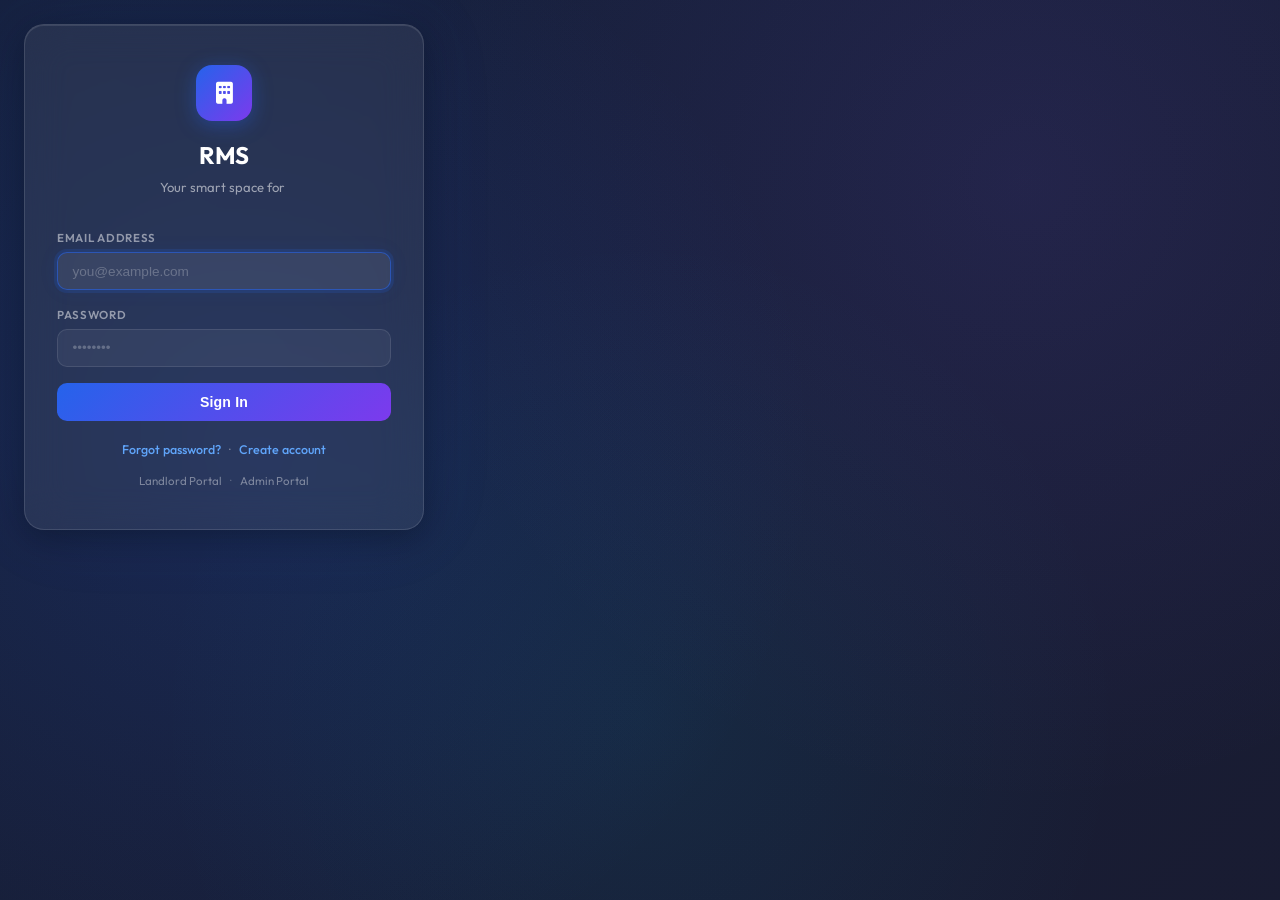
==== commit 2c63fba3: "Restyled login page and auth" ====
--- a/frontend/index.html
+++ b/frontend/index.html
@@ -349,13 +349,23 @@
 
     <!-- Login Screen -->
     <div id="login-screen" class="auth-page">
+        <!-- Floating particles -->
+        <div class="auth-particles" id="login-particles"></div>
+
         <div class="auth-container">
             <div class="auth-brand">
                 <div class="auth-logo">
                     <i class="fas fa-building"></i>
                 </div>
                 <h1>RMS</h1>
-                <p>Rental Management System</p>
+                <p>Your smart space for
+                    <span class="auth-word-rotator">
+                        <span class="word">Rent</span>
+                        <span class="word">Payments</span>
+                        <span class="word">Maintenance</span>
+                        <span class="word">Living</span>
+                    </span>
+                </p>
             </div>
             <form onsubmit="handleLogin(event)" class="auth-form">
                 <div class="auth-field">
--- a/frontend/style.css
+++ b/frontend/style.css
@@ -62,61 +62,205 @@
 
 /* =========================================================
    AUTH PAGES — Login & Register
-   Clean split-style, no gimmicks.
-   ========================================================= */
-
+   Premium animated design with gradient bg, glassmorphism,
+   floating particles, and typewriter text.
+   ========================================================= */
+
+/* --- Animated gradient background --- */
 .auth-page {
     display: flex;
     justify-content: center;
     align-items: center;
     min-height: 100vh;
-    background: var(--bg-main);
+    width: 100%;
+    position: fixed;
+    top: 0;
+    left: 0;
     padding: 1.5rem;
-}
-
+    z-index: 100;
+    background: linear-gradient(-45deg, #0f172a, #1e3a5f, #1a1a2e, #16213e);
+    background-size: 400% 400%;
+    animation: gradientShift 15s ease infinite;
+    overflow: hidden;
+}
+
+.auth-page::before {
+    content: '';
+    position: absolute;
+    inset: 0;
+    background:
+        radial-gradient(circle at 20% 50%, rgba(37, 99, 235, 0.15) 0%, transparent 50%),
+        radial-gradient(circle at 80% 20%, rgba(139, 92, 246, 0.1) 0%, transparent 50%),
+        radial-gradient(circle at 50% 80%, rgba(6, 182, 212, 0.08) 0%, transparent 50%);
+    pointer-events: none;
+    z-index: 0;
+}
+
+@keyframes gradientShift {
+    0%   { background-position: 0% 50%; }
+    50%  { background-position: 100% 50%; }
+    100% { background-position: 0% 50%; }
+}
+
+/* --- Floating particles --- */
+.auth-particles {
+    position: absolute;
+    inset: 0;
+    overflow: hidden;
+    pointer-events: none;
+    z-index: 0;
+}
+
+.auth-particles .particle {
+    position: absolute;
+    border-radius: 50%;
+    background: rgba(255, 255, 255, 0.06);
+    animation: floatParticle linear infinite;
+}
+
+@keyframes floatParticle {
+    0%   { transform: translateY(100vh) scale(0); opacity: 0; }
+    10%  { opacity: 1; }
+    90%  { opacity: 1; }
+    100% { transform: translateY(-10vh) scale(1); opacity: 0; }
+}
+
+/* --- Glassmorphic card --- */
 .auth-container {
     width: 100%;
     max-width: 400px;
-    background: var(--bg-card);
-    border: 1px solid var(--border);
-    border-radius: var(--radius-lg);
+    background: rgba(255, 255, 255, 0.07);
+    backdrop-filter: blur(20px);
+    -webkit-backdrop-filter: blur(20px);
+    border: 1px solid rgba(255, 255, 255, 0.12);
+    border-radius: 20px;
     padding: 2.5rem 2rem;
-    box-shadow: var(--shadow-md);
-}
-
-/* Brand block at top of auth */
+    box-shadow:
+        0 8px 32px rgba(0, 0, 0, 0.3),
+        0 0 80px rgba(37, 99, 235, 0.08),
+        inset 0 1px 0 rgba(255, 255, 255, 0.1);
+    position: relative;
+    z-index: 1;
+    animation: cardEntrance 0.6s cubic-bezier(0.16, 1, 0.3, 1) both;
+}
+
+@keyframes cardEntrance {
+    from {
+        opacity: 0;
+        transform: translateY(30px) scale(0.96);
+    }
+    to {
+        opacity: 1;
+        transform: translateY(0) scale(1);
+    }
+}
+
+/* Subtle glow ring around card */
+.auth-container::before {
+    content: '';
+    position: absolute;
+    inset: -1px;
+    border-radius: 21px;
+    background: linear-gradient(135deg, rgba(37, 99, 235, 0.3), rgba(139, 92, 246, 0.15), transparent, rgba(6, 182, 212, 0.2));
+    z-index: -1;
+    opacity: 0;
+    transition: opacity 0.4s ease;
+}
+
+.auth-container:hover::before {
+    opacity: 1;
+}
+
+/* --- Brand block --- */
 .auth-brand {
     text-align: center;
     margin-bottom: 2rem;
 }
 
 .auth-logo {
-    width: 48px;
-    height: 48px;
-    background: var(--accent);
-    border-radius: var(--radius-md);
+    width: 56px;
+    height: 56px;
+    background: linear-gradient(135deg, #2563eb, #7c3aed);
+    border-radius: 16px;
     display: inline-flex;
     align-items: center;
     justify-content: center;
     color: #fff;
-    font-size: 1.25rem;
-    margin-bottom: 0.85rem;
+    font-size: 1.4rem;
+    margin-bottom: 1rem;
+    box-shadow: 0 4px 20px rgba(37, 99, 235, 0.4);
+    animation: logoPulse 3s ease-in-out infinite;
+    position: relative;
+}
+
+@keyframes logoPulse {
+    0%, 100% { box-shadow: 0 4px 20px rgba(37, 99, 235, 0.4); }
+    50%      { box-shadow: 0 4px 30px rgba(37, 99, 235, 0.6), 0 0 60px rgba(37, 99, 235, 0.15); }
 }
 
 .auth-brand h1 {
-    font-size: 1.3rem;
+    font-size: 1.5rem;
     font-weight: 700;
-    color: var(--text-main);
+    color: #fff;
     letter-spacing: -0.02em;
 }
 
 .auth-brand p {
-    font-size: 0.78rem;
-    color: var(--text-muted);
-    margin-top: 0.2rem;
-}
-
-/* Form */
+    font-size: 0.82rem;
+    color: rgba(255, 255, 255, 0.55);
+    margin-top: 0.3rem;
+}
+
+/* --- Animated typewriter text --- */
+.auth-typewriter {
+    display: inline-block;
+    overflow: hidden;
+    white-space: nowrap;
+    border-right: 2px solid rgba(37, 99, 235, 0.8);
+    animation: typewriterBlink 0.75s step-end infinite;
+    font-size: 0.82rem;
+    color: rgba(255, 255, 255, 0.55);
+    margin-top: 0.3rem;
+    max-width: 100%;
+}
+
+@keyframes typewriterBlink {
+    0%, 100% { border-color: rgba(37, 99, 235, 0.8); }
+    50%      { border-color: transparent; }
+}
+
+/* --- Animated word rotator --- */
+.auth-word-rotator {
+    display: inline-block;
+    position: relative;
+    height: 1.2em;
+    overflow: hidden;
+    vertical-align: bottom;
+}
+
+.auth-word-rotator .word {
+    display: block;
+    position: absolute;
+    width: 100%;
+    animation: wordRotate 8s ease-in-out infinite;
+    opacity: 0;
+    color: #60a5fa;
+    font-weight: 600;
+}
+
+.auth-word-rotator .word:nth-child(1) { animation-delay: 0s; }
+.auth-word-rotator .word:nth-child(2) { animation-delay: 2s; }
+.auth-word-rotator .word:nth-child(3) { animation-delay: 4s; }
+.auth-word-rotator .word:nth-child(4) { animation-delay: 6s; }
+
+@keyframes wordRotate {
+    0%, 5%   { opacity: 0; transform: translateY(100%); }
+    10%, 20% { opacity: 1; transform: translateY(0); }
+    25%, 30% { opacity: 0; transform: translateY(-100%); }
+    100%     { opacity: 0; }
+}
+
+/* --- Form (dark-adapted) --- */
 .auth-form {
     display: flex;
     flex-direction: column;
@@ -126,15 +270,26 @@
 .auth-field {
     display: flex;
     flex-direction: column;
-    gap: 0.3rem;
+    gap: 0.35rem;
+    animation: fieldSlideIn 0.5s ease both;
+}
+
+.auth-field:nth-child(1) { animation-delay: 0.15s; }
+.auth-field:nth-child(2) { animation-delay: 0.25s; }
+.auth-field:nth-child(3) { animation-delay: 0.35s; }
+.auth-field:nth-child(4) { animation-delay: 0.45s; }
+
+@keyframes fieldSlideIn {
+    from { opacity: 0; transform: translateX(-12px); }
+    to   { opacity: 1; transform: translateX(0); }
 }
 
 .auth-field label {
-    font-size: 0.75rem;
+    font-size: 0.72rem;
     font-weight: 600;
-    color: var(--text-muted);
+    color: rgba(255, 255, 255, 0.5);
     text-transform: uppercase;
-    letter-spacing: 0.04em;
+    letter-spacing: 0.06em;
     cursor: default;
     display: block;
 }
@@ -142,55 +297,81 @@
 .auth-field input,
 .auth-container input[type="email"],
 .auth-container input[type="password"],
-.auth-container input[type="text"] {
+.auth-container input[type="text"],
+.auth-container input[type="number"] {
     width: 100%;
-    padding: 0.6rem 0.85rem;
-    border: 1px solid var(--border);
-    border-radius: var(--radius-sm);
-    background: var(--bg-main);
-    color: var(--text-main);
+    padding: 0.65rem 0.9rem;
+    border: 1px solid rgba(255, 255, 255, 0.1);
+    border-radius: 10px;
+    background: rgba(255, 255, 255, 0.05);
+    color: #f1f5f9;
     font-size: 0.85rem;
     outline: none;
-    transition: border-color 0.15s, box-shadow 0.15s;
+    transition: all 0.25s ease;
+}
+
+.auth-field input::placeholder,
+.auth-container input::placeholder {
+    color: rgba(255, 255, 255, 0.25);
 }
 
 .auth-field input:focus,
 .auth-container input:focus {
-    border-color: var(--accent);
-    box-shadow: 0 0 0 3px rgba(37, 99, 235, 0.12);
-    background: var(--bg-card);
-}
-
-/* Submit button */
+    border-color: rgba(37, 99, 235, 0.6);
+    box-shadow: 0 0 0 3px rgba(37, 99, 235, 0.15), 0 0 20px rgba(37, 99, 235, 0.08);
+    background: rgba(255, 255, 255, 0.08);
+}
+
+/* --- Submit button with shimmer --- */
 .auth-btn {
     width: 100%;
-    padding: 0.65rem 1rem;
-    background: var(--accent);
+    padding: 0.7rem 1rem;
+    background: linear-gradient(135deg, #2563eb, #7c3aed);
     color: #fff;
     border: none;
-    border-radius: var(--radius-sm);
-    font-size: 0.85rem;
+    border-radius: 10px;
+    font-size: 0.88rem;
     font-weight: 600;
     cursor: pointer;
-    transition: background 0.15s, transform 0.1s;
+    transition: all 0.25s ease;
     letter-spacing: 0.01em;
+    position: relative;
+    overflow: hidden;
+}
+
+.auth-btn::after {
+    content: '';
+    position: absolute;
+    top: 0;
+    left: -100%;
+    width: 100%;
+    height: 100%;
+    background: linear-gradient(90deg, transparent, rgba(255,255,255,0.15), transparent);
+    animation: btnShimmer 3s ease-in-out infinite;
+}
+
+@keyframes btnShimmer {
+    0%   { left: -100%; }
+    50%  { left: 100%; }
+    100% { left: 100%; }
 }
 
 .auth-btn:hover {
-    background: var(--accent-dark);
-    transform: translateY(-1px);
+    transform: translateY(-2px);
+    box-shadow: 0 6px 25px rgba(37, 99, 235, 0.4);
 }
 
 .auth-btn:active {
     transform: translateY(0);
-}
-
-/* Footer links below form */
+    box-shadow: 0 2px 10px rgba(37, 99, 235, 0.3);
+}
+
+/* --- Footer links --- */
 .auth-footer {
     margin-top: 1.25rem;
     text-align: center;
     font-size: 0.78rem;
-    color: var(--text-muted);
+    color: rgba(255, 255, 255, 0.4);
     display: flex;
     justify-content: center;
     align-items: center;
@@ -199,18 +380,19 @@
 }
 
 .auth-footer a {
-    color: var(--accent);
+    color: #60a5fa;
     text-decoration: none;
     font-weight: 500;
-}
-
-.auth-footer a:hover { text-decoration: underline; }
+    transition: color 0.2s;
+}
+
+.auth-footer a:hover { color: #93c5fd; text-decoration: underline; }
 
 .auth-portals {
     margin-top: 0.75rem;
     text-align: center;
     font-size: 0.72rem;
-    color: var(--text-faint);
+    color: rgba(255, 255, 255, 0.25);
     display: flex;
     justify-content: center;
     align-items: center;
@@ -218,13 +400,14 @@
 }
 
 .auth-portals a {
-    color: var(--text-muted);
+    color: rgba(255, 255, 255, 0.4);
     text-decoration: none;
-}
-
-.auth-portals a:hover { color: var(--accent); }
-
-/* Success Panel */
+    transition: color 0.2s;
+}
+
+.auth-portals a:hover { color: #60a5fa; }
+
+/* --- Success Panel --- */
 .success-panel {
     display: none;
     text-align: center;
@@ -232,31 +415,33 @@
 }
 
 .success-icon {
-    width: 60px;
-    height: 60px;
-    background: #dcfce7;
-    color: var(--success);
+    width: 64px;
+    height: 64px;
+    background: rgba(22, 163, 74, 0.15);
+    color: #4ade80;
     border-radius: 50%;
     display: inline-flex;
     align-items: center;
     justify-content: center;
-    font-size: 1.5rem;
+    font-size: 1.6rem;
     margin-bottom: 1rem;
+    box-shadow: 0 0 30px rgba(22, 163, 74, 0.2);
 }
 
 .success-panel h3 {
-    font-size: 1.1rem;
+    font-size: 1.15rem;
     font-weight: 700;
     margin-bottom: 0.5rem;
-    color: var(--text-main);
+    color: #fff;
 }
 
 .success-panel p {
     font-size: 0.82rem;
-    color: var(--text-muted);
+    color: rgba(255, 255, 255, 0.5);
     margin-bottom: 1.5rem;
     line-height: 1.6;
 }
+
 
 @keyframes fadeUp {
     from { opacity: 0; transform: translateY(12px); }
@@ -874,4 +1059,189 @@
 
 @media (max-width: 480px) {
     .stats-grid { grid-template-columns: 1fr; }
+}
+
+/* =========================================================
+   UTILITIES MANAGEMENT
+   ========================================================= */
+
+.utility-forms-row {
+    display: grid;
+    grid-template-columns: 1fr 1fr;
+    gap: 1rem;
+    margin-bottom: 1.25rem;
+}
+
+.utility-form-card {
+    padding: 1.25rem;
+}
+
+.utility-form-header {
+    display: flex;
+    align-items: center;
+    gap: 0.5rem;
+    margin-bottom: 1rem;
+    padding-bottom: 0.75rem;
+    border-bottom: 1px solid var(--border);
+}
+
+.utility-form-header i {
+    font-size: 1.1rem;
+}
+
+.utility-form-header h3 {
+    margin: 0;
+    font-size: 0.95rem;
+    font-weight: 600;
+}
+
+.form-row {
+    display: grid;
+    grid-template-columns: 1fr 1fr;
+    gap: 0.75rem;
+}
+
+.utility-type-badge {
+    display: inline-flex;
+    align-items: center;
+    gap: 0.3rem;
+    padding: 0.2rem 0.55rem;
+    border-radius: 20px;
+    font-size: 0.7rem;
+    font-weight: 600;
+    letter-spacing: 0.02em;
+}
+
+.utility-type-badge.water {
+    background: #e0f2fe;
+    color: #0284c7;
+}
+
+.utility-type-badge.wifi {
+    background: #f0fdf4;
+    color: #16a34a;
+}
+
+/* =========================================================
+   INVOICE / STATEMENT
+   ========================================================= */
+
+.invoice-document {
+    padding: 0.5rem;
+}
+
+.invoice-header {
+    display: flex;
+    justify-content: space-between;
+    align-items: flex-start;
+    border-bottom: 2px solid var(--border);
+    padding-bottom: 1rem;
+    margin-bottom: 1.25rem;
+}
+
+.invoice-tenant-info {
+    display: flex;
+    justify-content: space-between;
+    background: var(--bg-main);
+    padding: 1rem;
+    border-radius: var(--radius-md);
+    margin-bottom: 1.25rem;
+}
+
+.invoice-table {
+    width: 100%;
+    border-collapse: collapse;
+}
+
+.invoice-table th,
+.invoice-table td {
+    padding: 0.65rem 0.85rem;
+    text-align: left;
+    border-bottom: 1px solid var(--border);
+    font-size: 0.82rem;
+}
+
+.invoice-table th {
+    background: var(--bg-main);
+    font-weight: 600;
+    text-transform: uppercase;
+    font-size: 0.7rem;
+    letter-spacing: 0.04em;
+    color: var(--text-muted);
+}
+
+.invoice-total-row td {
+    border-top: 2px solid var(--text-main);
+    padding-top: 0.85rem;
+    font-weight: 700;
+}
+
+/* =========================================================
+   TOAST NOTIFICATIONS
+   ========================================================= */
+
+.rms-toast {
+    position: fixed;
+    bottom: 1.5rem;
+    right: 1.5rem;
+    display: flex;
+    align-items: center;
+    gap: 0.6rem;
+    padding: 0.75rem 1.25rem;
+    border-radius: var(--radius-md);
+    font-size: 0.82rem;
+    font-weight: 500;
+    box-shadow: 0 8px 24px rgba(0,0,0,0.15);
+    z-index: 9999;
+    transform: translateY(100px);
+    opacity: 0;
+    transition: all 0.3s ease;
+    max-width: 380px;
+}
+
+.rms-toast.show {
+    transform: translateY(0);
+    opacity: 1;
+}
+
+.rms-toast-success {
+    background: #dcfce7;
+    color: #166534;
+    border: 1px solid #bbf7d0;
+}
+
+.rms-toast-error {
+    background: #fee2e2;
+    color: #991b1b;
+    border: 1px solid #fecaca;
+}
+
+.rms-toast-info {
+    background: #e0f2fe;
+    color: #075985;
+    border: 1px solid #bae6fd;
+}
+
+/* =========================================================
+   RESPONSIVE — UTILITY ADDITIONS
+   ========================================================= */
+
+@media (max-width: 768px) {
+    .utility-forms-row {
+        grid-template-columns: 1fr;
+    }
+    
+    .form-row {
+        grid-template-columns: 1fr;
+    }
+    
+    .invoice-header,
+    .invoice-tenant-info {
+        flex-direction: column;
+        gap: 0.75rem;
+    }
+    
+    .invoice-tenant-info > div:last-child {
+        text-align: left;
+    }
 }
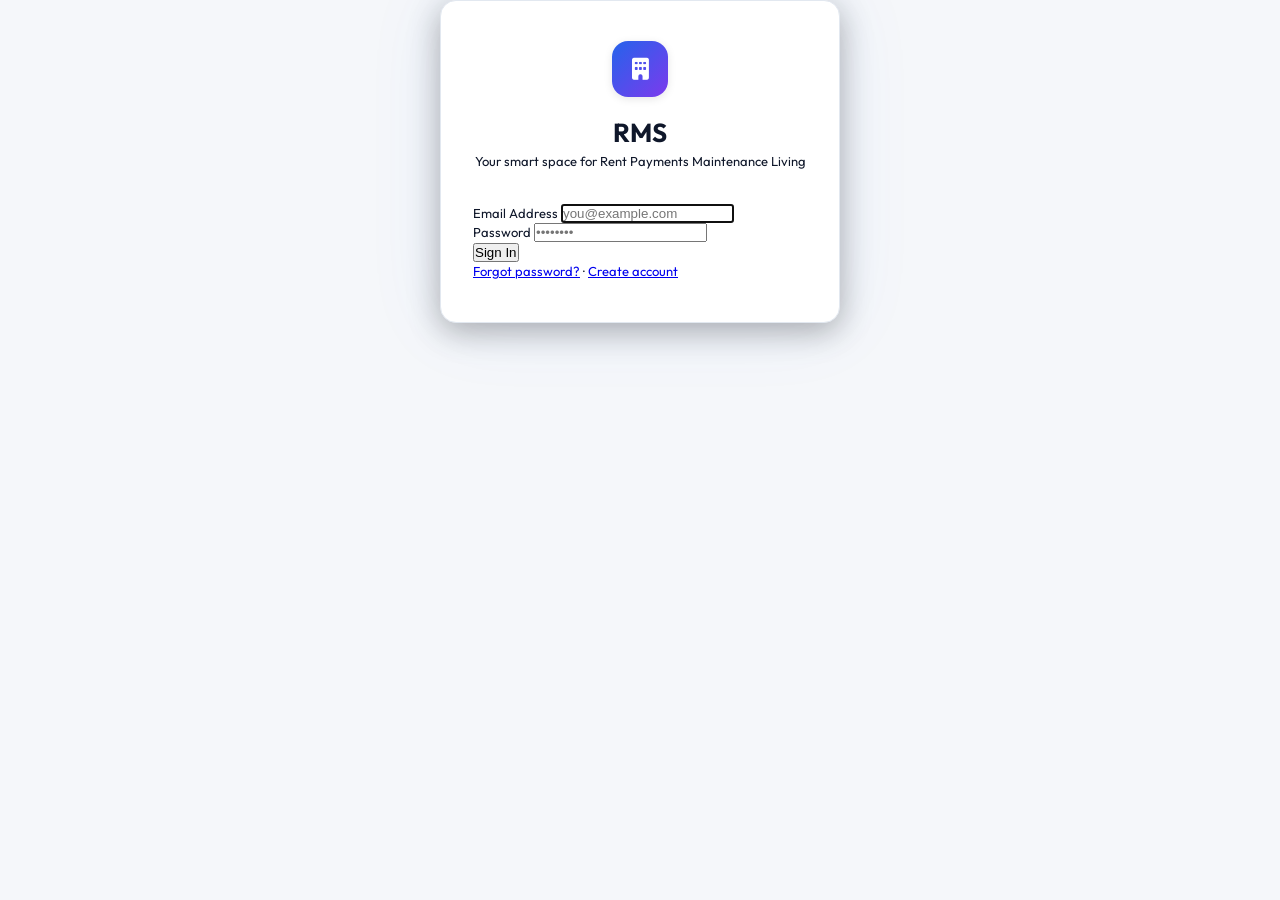
==== commit eedb8da3: "Changed the ports" ====
--- a/frontend/index.html
+++ b/frontend/index.html
@@ -349,9 +349,6 @@
 
     <!-- Login Screen -->
     <div id="login-screen" class="auth-page">
-        <!-- Floating particles -->
-        <div class="auth-particles" id="login-particles"></div>
-
         <div class="auth-container">
             <div class="auth-brand">
                 <div class="auth-logo">
@@ -376,17 +373,13 @@
                     <label for="login-pass">Password</label>
                     <input type="password" id="login-pass" placeholder="••••••••" required autocomplete="current-password">
                 </div>
+                <div id="login-status" class="status-message" style="display: none;"></div>
                 <button type="submit" class="auth-btn">Sign In</button>
             </form>
             <div class="auth-footer">
                 <a href="#" onclick="forgotPassword()">Forgot password?</a>
                 <span>·</span>
                 <a href="register.html">Create account</a>
-            </div>
-            <div class="auth-portals">
-                <a href="/landlord">Landlord Portal</a>
-                <span>·</span>
-                <a href="/admin">Admin Portal</a>
             </div>
         </div>
     </div>
--- a/frontend/style.css
+++ b/frontend/style.css
@@ -66,74 +66,31 @@
    floating particles, and typewriter text.
    ========================================================= */
 
-/* --- Animated gradient background --- */
+/* --- Simple, secure login background --- */
 .auth-page {
     display: flex;
     justify-content: center;
     align-items: center;
     min-height: 100vh;
-    width: 100%;
+    height: 100vh;
+    width: 100vw;
     position: fixed;
     top: 0;
     left: 0;
-    padding: 1.5rem;
-    z-index: 100;
-    background: linear-gradient(-45deg, #0f172a, #1e3a5f, #1a1a2e, #16213e);
-    background-size: 400% 400%;
-    animation: gradientShift 15s ease infinite;
+    padding: 0;
+    margin: 0;
+    z-index: 9999;
+    background: var(--bg-main);
     overflow: hidden;
-}
-
-.auth-page::before {
-    content: '';
-    position: absolute;
-    inset: 0;
-    background:
-        radial-gradient(circle at 20% 50%, rgba(37, 99, 235, 0.15) 0%, transparent 50%),
-        radial-gradient(circle at 80% 20%, rgba(139, 92, 246, 0.1) 0%, transparent 50%),
-        radial-gradient(circle at 50% 80%, rgba(6, 182, 212, 0.08) 0%, transparent 50%);
-    pointer-events: none;
-    z-index: 0;
-}
-
-@keyframes gradientShift {
-    0%   { background-position: 0% 50%; }
-    50%  { background-position: 100% 50%; }
-    100% { background-position: 0% 50%; }
-}
-
-/* --- Floating particles --- */
-.auth-particles {
-    position: absolute;
-    inset: 0;
-    overflow: hidden;
-    pointer-events: none;
-    z-index: 0;
-}
-
-.auth-particles .particle {
-    position: absolute;
-    border-radius: 50%;
-    background: rgba(255, 255, 255, 0.06);
-    animation: floatParticle linear infinite;
-}
-
-@keyframes floatParticle {
-    0%   { transform: translateY(100vh) scale(0); opacity: 0; }
-    10%  { opacity: 1; }
-    90%  { opacity: 1; }
-    100% { transform: translateY(-10vh) scale(1); opacity: 0; }
-}
 
 /* --- Glassmorphic card --- */
 .auth-container {
-    width: 100%;
+    width: 90%;
     max-width: 400px;
-    background: rgba(255, 255, 255, 0.07);
-    backdrop-filter: blur(20px);
-    -webkit-backdrop-filter: blur(20px);
-    border: 1px solid rgba(255, 255, 255, 0.12);
-    border-radius: 20px;
+    margin: auto;
+    background: var(--bg-card);
+    border: 1px solid var(--border);
+    border-radius: 16px;
     padding: 2.5rem 2rem;
     box-shadow:
         0 8px 32px rgba(0, 0, 0, 0.3),
@@ -141,34 +98,17 @@
         inset 0 1px 0 rgba(255, 255, 255, 0.1);
     position: relative;
     z-index: 1;
-    animation: cardEntrance 0.6s cubic-bezier(0.16, 1, 0.3, 1) both;
-}
-
-@keyframes cardEntrance {
-    from {
-        opacity: 0;
-        transform: translateY(30px) scale(0.96);
-    }
-    to {
-        opacity: 1;
-        transform: translateY(0) scale(1);
-    }
-}
-
-/* Subtle glow ring around card */
-.auth-container::before {
-    content: '';
-    position: absolute;
-    inset: -1px;
-    border-radius: 21px;
-    background: linear-gradient(135deg, rgba(37, 99, 235, 0.3), rgba(139, 92, 246, 0.15), transparent, rgba(6, 182, 212, 0.2));
-    z-index: -1;
-    opacity: 0;
-    transition: opacity 0.4s ease;
-}
-
-.auth-container:hover::before {
-    opacity: 1;
+
+/* Status Messages */
+.status-message {
+    padding: 0.75rem;
+    border-radius: 12px;
+    font-size: 0.85rem;
+    margin: 1rem 0;
+    text-align: center;
+    background: rgba(239, 68, 68, 0.1);
+    color: #fca5a5;
+    border: 1px solid rgba(239, 68, 68, 0.2);
 }
 
 /* --- Brand block --- */
@@ -188,77 +128,27 @@
     color: #fff;
     font-size: 1.4rem;
     margin-bottom: 1rem;
-    box-shadow: 0 4px 20px rgba(37, 99, 235, 0.4);
-    animation: logoPulse 3s ease-in-out infinite;
-    position: relative;
-}
-
-@keyframes logoPulse {
-    0%, 100% { box-shadow: 0 4px 20px rgba(37, 99, 235, 0.4); }
-    50%      { box-shadow: 0 4px 30px rgba(37, 99, 235, 0.6), 0 0 60px rgba(37, 99, 235, 0.15); }
-}
-
+    box-shadow: 0 2px 8px rgba(0, 0, 0, 0.1);
+
+/* --- Simple brand text --- */
 .auth-brand h1 {
     font-size: 1.5rem;
     font-weight: 700;
-    color: #fff;
+    color: var(--text-main);
     letter-spacing: -0.02em;
 }
 
 .auth-brand p {
     font-size: 0.82rem;
-    color: rgba(255, 255, 255, 0.55);
+    color: var(--text-muted);
     margin-top: 0.3rem;
 }
 
-/* --- Animated typewriter text --- */
-.auth-typewriter {
-    display: inline-block;
-    overflow: hidden;
-    white-space: nowrap;
-    border-right: 2px solid rgba(37, 99, 235, 0.8);
-    animation: typewriterBlink 0.75s step-end infinite;
-    font-size: 0.82rem;
-    color: rgba(255, 255, 255, 0.55);
-    margin-top: 0.3rem;
-    max-width: 100%;
-}
-
-@keyframes typewriterBlink {
-    0%, 100% { border-color: rgba(37, 99, 235, 0.8); }
-    50%      { border-color: transparent; }
-}
-
-/* --- Animated word rotator --- */
+/* --- Word rotator - static display --- */
 .auth-word-rotator {
-    display: inline-block;
-    position: relative;
-    height: 1.2em;
-    overflow: hidden;
-    vertical-align: bottom;
-}
-
-.auth-word-rotator .word {
-    display: block;
-    position: absolute;
-    width: 100%;
-    animation: wordRotate 8s ease-in-out infinite;
-    opacity: 0;
-    color: #60a5fa;
-    font-weight: 600;
-}
-
-.auth-word-rotator .word:nth-child(1) { animation-delay: 0s; }
-.auth-word-rotator .word:nth-child(2) { animation-delay: 2s; }
-.auth-word-rotator .word:nth-child(3) { animation-delay: 4s; }
-.auth-word-rotator .word:nth-child(4) { animation-delay: 6s; }
-
-@keyframes wordRotate {
-    0%, 5%   { opacity: 0; transform: translateY(100%); }
-    10%, 20% { opacity: 1; transform: translateY(0); }
-    25%, 30% { opacity: 0; transform: translateY(-100%); }
-    100%     { opacity: 0; }
-}
+    display: inline;
+    color: var(--accent);
+    font-weight: 600;
 
 /* --- Form (dark-adapted) --- */
 .auth-form {
@@ -271,23 +161,11 @@
     display: flex;
     flex-direction: column;
     gap: 0.35rem;
-    animation: fieldSlideIn 0.5s ease both;
-}
-
-.auth-field:nth-child(1) { animation-delay: 0.15s; }
-.auth-field:nth-child(2) { animation-delay: 0.25s; }
-.auth-field:nth-child(3) { animation-delay: 0.35s; }
-.auth-field:nth-child(4) { animation-delay: 0.45s; }
-
-@keyframes fieldSlideIn {
-    from { opacity: 0; transform: translateX(-12px); }
-    to   { opacity: 1; transform: translateX(0); }
-}
 
 .auth-field label {
     font-size: 0.72rem;
     font-weight: 600;
-    color: rgba(255, 255, 255, 0.5);
+    color: var(--text-muted);
     text-transform: uppercase;
     letter-spacing: 0.06em;
     cursor: default;
@@ -301,10 +179,10 @@
 .auth-container input[type="number"] {
     width: 100%;
     padding: 0.65rem 0.9rem;
-    border: 1px solid rgba(255, 255, 255, 0.1);
+    border: 1px solid var(--border);
     border-radius: 10px;
-    background: rgba(255, 255, 255, 0.05);
-    color: #f1f5f9;
+    background: var(--bg-main);
+    color: var(--text-main);
     font-size: 0.85rem;
     outline: none;
     transition: all 0.25s ease;
@@ -312,21 +190,21 @@
 
 .auth-field input::placeholder,
 .auth-container input::placeholder {
-    color: rgba(255, 255, 255, 0.25);
+    color: var(--text-faint);
 }
 
 .auth-field input:focus,
 .auth-container input:focus {
-    border-color: rgba(37, 99, 235, 0.6);
-    box-shadow: 0 0 0 3px rgba(37, 99, 235, 0.15), 0 0 20px rgba(37, 99, 235, 0.08);
-    background: rgba(255, 255, 255, 0.08);
+    border-color: var(--border-focus);
+    box-shadow: 0 0 0 3px rgba(37, 99, 235, 0.1);
+    background: var(--bg-card);
 }
 
 /* --- Submit button with shimmer --- */
 .auth-btn {
     width: 100%;
     padding: 0.7rem 1rem;
-    background: linear-gradient(135deg, #2563eb, #7c3aed);
+    background: var(--accent);
     color: #fff;
     border: none;
     border-radius: 10px;
@@ -335,35 +213,19 @@
     cursor: pointer;
     transition: all 0.25s ease;
     letter-spacing: 0.01em;
-    position: relative;
-    overflow: hidden;
 }
 
 .auth-btn::after {
-    content: '';
-    position: absolute;
-    top: 0;
-    left: -100%;
-    width: 100%;
-    height: 100%;
-    background: linear-gradient(90deg, transparent, rgba(255,255,255,0.15), transparent);
-    animation: btnShimmer 3s ease-in-out infinite;
-}
-
-@keyframes btnShimmer {
-    0%   { left: -100%; }
-    50%  { left: 100%; }
-    100% { left: 100%; }
-}
+    display: none;
 
 .auth-btn:hover {
     transform: translateY(-2px);
-    box-shadow: 0 6px 25px rgba(37, 99, 235, 0.4);
+    box-shadow: var(--shadow-md);
 }
 
 .auth-btn:active {
     transform: translateY(0);
-    box-shadow: 0 2px 10px rgba(37, 99, 235, 0.3);
+    box-shadow: var(--shadow-sm);
 }
 
 /* --- Footer links --- */
@@ -371,7 +233,7 @@
     margin-top: 1.25rem;
     text-align: center;
     font-size: 0.78rem;
-    color: rgba(255, 255, 255, 0.4);
+    color: var(--text-muted);
     display: flex;
     justify-content: center;
     align-items: center;
@@ -380,7 +242,7 @@
 }
 
 .auth-footer a {
-    color: #60a5fa;
+    color: var(--accent);
     text-decoration: none;
     font-weight: 500;
     transition: color 0.2s;
@@ -442,11 +304,6 @@
     line-height: 1.6;
 }
 
-
-@keyframes fadeUp {
-    from { opacity: 0; transform: translateY(12px); }
-    to   { opacity: 1; transform: translateY(0); }
-}
 
 /* =========================================================
    DASHBOARD LAYOUT
